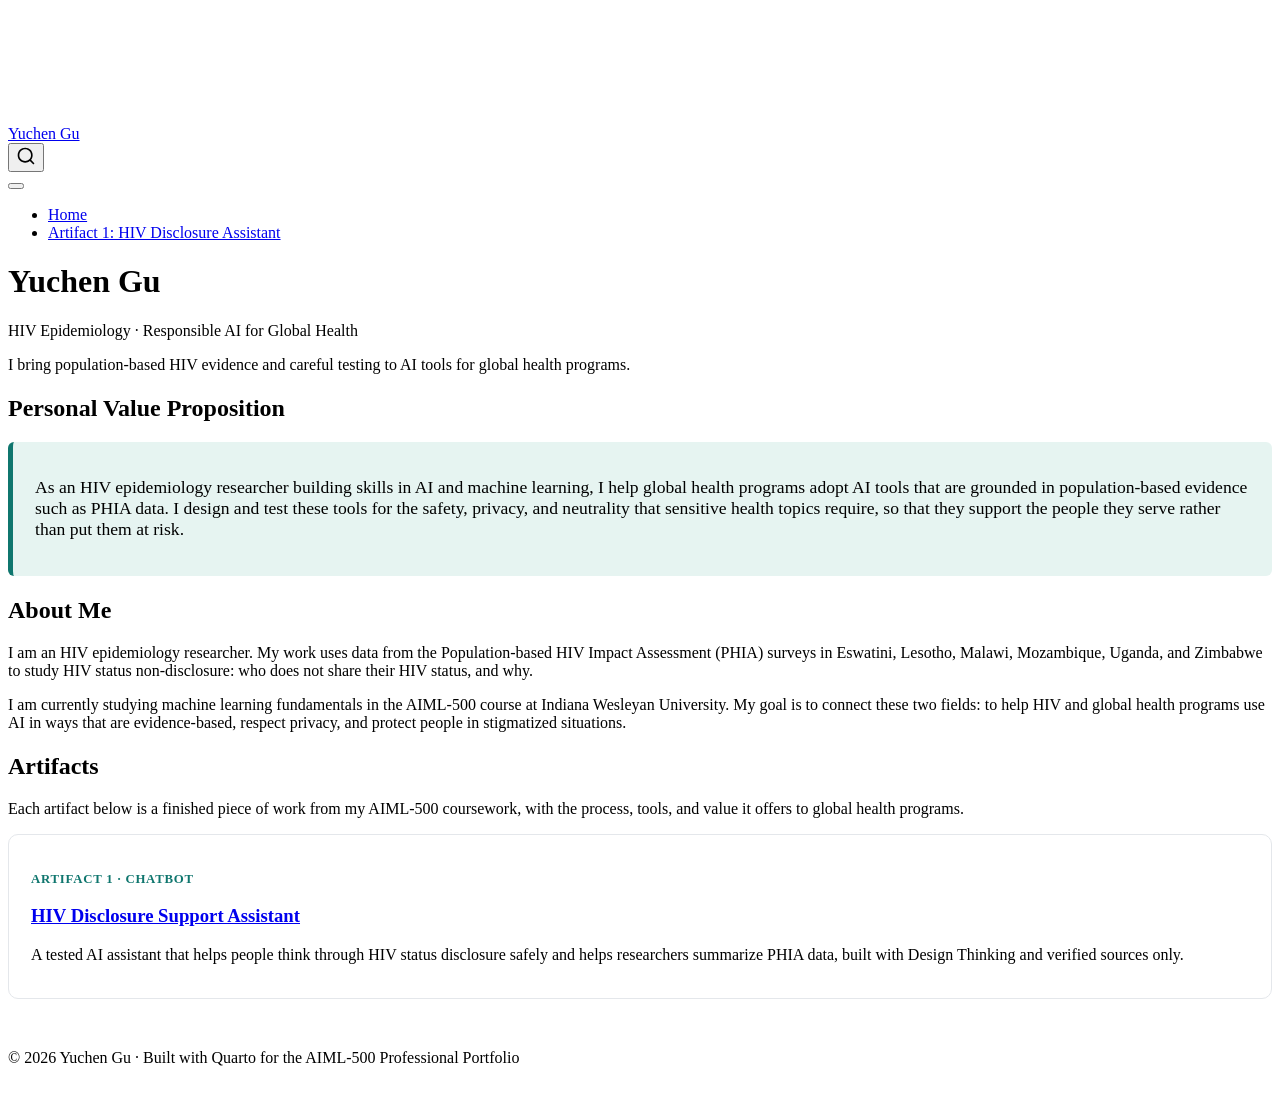
==== docs/index.html @ 8eafff41 "Add files via upload" ====
<!DOCTYPE html>
<html xmlns="http://www.w3.org/1999/xhtml" lang="en" xml:lang="en"><head>

<meta charset="utf-8">
<meta name="generator" content="quarto-1.10.19">

<meta name="viewport" content="width=device-width, initial-scale=1.0, user-scalable=yes">


<title>Yuchen Gu</title>
<style>
/* Default styles provided by pandoc.
** See https://pandoc.org/MANUAL.html#variables-for-html for config info.
*/
span.smallcaps{font-variant: small-caps;}
div.columns{display: flex; gap: 1.5em;}
div.column{flex: auto;}
@media screen {
div.columns{gap: min(4vw, 1.5em);}
div.column{overflow-x: auto;}
}
div.hanging-indent{margin-left: 1.5em; text-indent: -1.5em;}
ul.task-list{list-style: none;}
ul.task-list li input[type="checkbox"] {
  width: 0.8em;
  margin: 0 0.8em 0.2em -1em; /* quarto-specific, see https://github.com/quarto-dev/quarto-cli/issues/4556 */ 
  vertical-align: middle;
}
</style>


<script src="site_libs/quarto-nav/quarto-nav.js"></script>
<script src="site_libs/quarto-nav/headroom.min.js"></script>
<script src="site_libs/clipboard/clipboard.min.js"></script>
<script src="site_libs/quarto-search/autocomplete.umd.js"></script>
<script src="site_libs/quarto-search/fuse.min.js"></script>
<script src="site_libs/quarto-search/quarto-search.js"></script>
<meta name="quarto:offset" content="./">
<script src="site_libs/quarto-html/quarto.js" type="module"></script>
<script src="site_libs/quarto-html/tabsets/tabsets.js" type="module"></script>
<script src="site_libs/quarto-html/popper.min.js"></script>
<script src="site_libs/quarto-html/tippy.umd.min.js"></script>
<script src="site_libs/quarto-html/anchor.min.js"></script>
<link href="site_libs/quarto-html/tippy.css" rel="stylesheet">
<link href="site_libs/quarto-html/quarto-syntax-highlighting-bf27225e3a48a9273f3daa8f8e829971.css" rel="stylesheet" id="quarto-text-highlighting-styles">
<script src="site_libs/bootstrap/bootstrap.min.js"></script>
<link href="site_libs/bootstrap/bootstrap-icons.css" rel="stylesheet">
<link href="site_libs/bootstrap/bootstrap-bb5ce4f09c3d713477d34b1921f208f7.min.css" rel="stylesheet" append-hash="true" id="quarto-bootstrap" data-mode="light">
<script id="quarto-search-options" type="application/json">{
  "location": "navbar",
  "copy-button": false,
  "collapse-after": 3,
  "panel-placement": "end",
  "type": "overlay",
  "limit": 50,
  "keyboard-shortcut": [
    "f",
    "/",
    "s"
  ],
  "show-item-context": false,
  "language": {
    "search-no-results-text": "No results",
    "search-matching-documents-text": "matching documents",
    "search-copy-link-title": "Copy link to search",
    "search-hide-matches-text": "Hide additional matches",
    "search-more-match-text": "more match in this document",
    "search-more-matches-text": "more matches in this document",
    "search-clear-button-title": "Clear",
    "search-text-placeholder": "",
    "search-detached-cancel-button-title": "Cancel",
    "search-submit-button-title": "Submit",
    "search-label": "Search"
  }
}</script>


<link rel="stylesheet" href="styles.css">
</head>

<body class="nav-fixed fullcontent quarto-light">

<div id="quarto-search-results"></div>
  <header id="quarto-header" class="headroom fixed-top">
    <nav class="navbar navbar-expand-lg " data-bs-theme="dark">
      <div class="navbar-container container-fluid">
      <div class="navbar-brand-container mx-auto">
    <a class="navbar-brand" href="./index.html">
    <span class="navbar-title">Yuchen Gu</span>
    </a>
  </div>
            <div id="quarto-search" class="" title="Search"></div>
          <button class="navbar-toggler" type="button" data-bs-toggle="collapse" data-bs-target="#navbarCollapse" aria-controls="navbarCollapse" role="menu" aria-expanded="false" aria-label="Toggle navigation" onclick="if (window.quartoToggleHeadroom) { window.quartoToggleHeadroom(); }">
  <span class="navbar-toggler-icon"></span>
</button>
          <div class="collapse navbar-collapse" id="navbarCollapse">
            <ul class="navbar-nav navbar-nav-scroll me-auto">
  <li class="nav-item">
    <a class="nav-link active" href="./index.html" aria-current="page"> 
<span class="menu-text">Home</span></a>
  </li>  
  <li class="nav-item">
    <a class="nav-link" href="./hiv-disclosure-assistant.html"> 
<span class="menu-text">Artifact 1: HIV Disclosure Assistant</span></a>
  </li>  
</ul>
          </div> <!-- /navcollapse -->
            <div class="quarto-navbar-tools">
</div>
      </div> <!-- /container-fluid -->
    </nav>
</header>
<!-- content -->
<div id="quarto-content" class="quarto-container page-columns page-rows-contents page-layout-article page-navbar">
<!-- sidebar -->
<!-- margin-sidebar -->
    
<!-- main -->
<main class="content" id="quarto-document-content">

<header id="title-block-header" class="quarto-title-block default">
<div class="quarto-title">
<h1 class="title">Yuchen Gu</h1>
<p class="subtitle lead">HIV Epidemiology · Responsible AI for Global Health</p>
</div>



<div class="quarto-title-meta">

    
  
    
  </div>
  


</header>


<p>I bring population-based HIV evidence and careful testing to AI tools for global health programs.</p>
<section id="personal-value-proposition" class="level2">
<h2 class="anchored" data-anchor-id="personal-value-proposition">Personal Value Proposition</h2>
<div class="vp">
<p>As an HIV epidemiology researcher building skills in AI and machine learning, I help global health programs adopt AI tools that are grounded in population-based evidence such as PHIA data. I design and test these tools for the safety, privacy, and neutrality that sensitive health topics require, so that they support the people they serve rather than put them at risk.</p>
</div>
</section>
<section id="about-me" class="level2">
<h2 class="anchored" data-anchor-id="about-me">About Me</h2>
<p>I am an HIV epidemiology researcher. My work uses data from the Population-based HIV Impact Assessment (PHIA) surveys in Eswatini, Lesotho, Malawi, Mozambique, Uganda, and Zimbabwe to study HIV status non-disclosure: who does not share their HIV status, and why.</p>
<p>I am currently studying machine learning fundamentals in the AIML-500 course at Indiana Wesleyan University. My goal is to connect these two fields: to help HIV and global health programs use AI in ways that are evidence-based, respect privacy, and protect people in stigmatized situations.</p>
</section>
<section id="artifacts" class="level2">
<h2 class="anchored" data-anchor-id="artifacts">Artifacts</h2>
<p>Each artifact below is a finished piece of work from my AIML-500 coursework, with the process, tools, and value it offers to global health programs.</p>
<div class="artifact-card">
<p><span class="tag">Artifact 1 · Chatbot</span></p>
<section id="hiv-disclosure-support-assistant" class="level3">
<h3 class="anchored" data-anchor-id="hiv-disclosure-support-assistant"><a href="./hiv-disclosure-assistant.html">HIV Disclosure Support Assistant</a></h3>
<p>A tested AI assistant that helps people think through HIV status disclosure safely and helps researchers summarize PHIA data, built with Design Thinking and verified sources only.</p>
</section>
</div>


</section>

</main> <!-- /main -->
<script id="quarto-html-after-body" type="application/javascript">
  window.document.addEventListener("DOMContentLoaded", function (event) {
    const icon = "";
    const anchorJS = new window.AnchorJS();
    anchorJS.options = {
      placement: 'right',
      icon: icon
    };
    anchorJS.add('.anchored');
    const isCodeAnnotation = (el) => {
      for (const clz of el.classList) {
        if (clz.startsWith('code-annotation-')) {                     
          return true;
        }
      }
      return false;
    }
    const onCopySuccess = function(e) {
      // button target
      const button = e.trigger;
      // don't keep focus
      button.blur();
      // flash "checked"
      button.classList.add('code-copy-button-checked');
      var currentTitle = button.getAttribute("title");
      button.setAttribute("title", "Copied!");
      let tooltip;
      if (window.bootstrap) {
        button.setAttribute("data-bs-toggle", "tooltip");
        button.setAttribute("data-bs-placement", "left");
        button.setAttribute("data-bs-title", "Copied!");
        tooltip = new bootstrap.Tooltip(button, 
          { trigger: "manual", 
            customClass: "code-copy-button-tooltip",
            offset: [0, -8]});
        tooltip.show();    
      }
      setTimeout(function() {
        if (tooltip) {
          tooltip.hide();
          button.removeAttribute("data-bs-title");
          button.removeAttribute("data-bs-toggle");
          button.removeAttribute("data-bs-placement");
        }
        button.setAttribute("title", currentTitle);
        button.classList.remove('code-copy-button-checked');
      }, 1000);
      // clear code selection
      e.clearSelection();
    }
    const getTextToCopy = function(trigger) {
      const outerScaffold = trigger.parentElement.cloneNode(true);
      const codeEl = outerScaffold.querySelector('code');
      for (const childEl of codeEl.children) {
        if (isCodeAnnotation(childEl)) {
          childEl.remove();
        }
      }
      return codeEl.innerText;
    }
    const clipboard = new window.ClipboardJS('.code-copy-button:not([data-in-quarto-modal])', {
      text: getTextToCopy
    });
    clipboard.on('success', onCopySuccess);
    if (window.document.getElementById('quarto-embedded-source-code-modal')) {
      const clipboardModal = new window.ClipboardJS('.code-copy-button[data-in-quarto-modal]', {
        text: getTextToCopy,
        container: window.document.getElementById('quarto-embedded-source-code-modal')
      });
      clipboardModal.on('success', onCopySuccess);
    }
      var localhostRegex = new RegExp(/^(?:http|https):\/\/localhost\:?[0-9]*\//);
      var mailtoRegex = new RegExp(/^mailto:/);
        var filterRegex = new RegExp('/' + window.location.host + '/');
      var isInternal = (href) => {
          return filterRegex.test(href) || localhostRegex.test(href) || mailtoRegex.test(href);
      }
      // Inspect non-navigation links and adorn them if external
     var links = window.document.querySelectorAll('a[href]:not(.nav-link):not(.navbar-brand):not(.toc-action):not(.sidebar-link):not(.sidebar-item-toggle):not(.pagination-link):not(.no-external):not([aria-hidden]):not(.dropdown-item):not(.quarto-navigation-tool):not(.about-link)');
      for (var i=0; i<links.length; i++) {
        const link = links[i];
        if (!isInternal(link.href)) {
          // undo the damage that might have been done by quarto-nav.js in the case of
          // links that we want to consider external
          if (link.dataset.originalHref !== undefined) {
            link.href = link.dataset.originalHref;
          }
        }
      }
    function tippyHover(el, contentFn, onTriggerFn, onUntriggerFn) {
      const config = {
        allowHTML: true,
        maxWidth: 500,
        delay: 100,
        arrow: false,
        appendTo: function(el) {
            return el.parentElement;
        },
        interactive: true,
        interactiveBorder: 10,
        theme: 'quarto',
        placement: 'bottom-start',
      };
      if (contentFn) {
        config.content = contentFn;
      }
      if (onTriggerFn) {
        config.onTrigger = onTriggerFn;
      }
      if (onUntriggerFn) {
        config.onUntrigger = onUntriggerFn;
      }
      window.tippy(el, config); 
    }
    const noterefs = window.document.querySelectorAll('a[role="doc-noteref"]');
    for (var i=0; i<noterefs.length; i++) {
      const ref = noterefs[i];
      tippyHover(ref, function() {
        // use id or data attribute instead here
        let href = ref.getAttribute('data-footnote-href') || ref.getAttribute('href');
        try { href = new URL(href).hash; } catch {}
        const id = href.replace(/^#\/?/, "");
        const note = window.document.getElementById(id);
        if (note) {
          return note.innerHTML;
        } else {
          return "";
        }
      });
    }
    const xrefs = window.document.querySelectorAll('a.quarto-xref');
    const processXRef = (id, note) => {
      // Strip column container classes
      const stripColumnClz = (el) => {
        el.classList.remove("page-full", "page-columns");
        if (el.children) {
          for (const child of el.children) {
            stripColumnClz(child);
          }
        }
      }
      stripColumnClz(note)
      if (id === null || id.startsWith('sec-')) {
        // Special case sections, only their first couple elements
        const container = document.createElement("div");
        if (note.children && note.children.length > 2) {
          container.appendChild(note.children[0].cloneNode(true));
          for (let i = 1; i < note.children.length; i++) {
            const child = note.children[i];
            if (child.tagName === "P" && child.innerText === "") {
              continue;
            } else {
              container.appendChild(child.cloneNode(true));
              break;
            }
          }
          if (window.Quarto?.typesetMath) {
            window.Quarto.typesetMath(container);
          }
          return container.innerHTML
        } else {
          if (window.Quarto?.typesetMath) {
            window.Quarto.typesetMath(note);
          }
          return note.innerHTML;
        }
      } else {
        // Remove any anchor links if they are present
        const anchorLink = note.querySelector('a.anchorjs-link');
        if (anchorLink) {
          anchorLink.remove();
        }
        if (window.Quarto?.typesetMath) {
          window.Quarto.typesetMath(note);
        }
        if (note.classList.contains("callout")) {
          return note.outerHTML;
        } else {
          return note.innerHTML;
        }
      }
    }
    for (var i=0; i<xrefs.length; i++) {
      const xref = xrefs[i];
      tippyHover(xref, undefined, function(instance) {
        instance.disable();
        let url = xref.getAttribute('href');
        let hash = undefined; 
        if (url.startsWith('#')) {
          hash = url;
        } else {
          try { hash = new URL(url).hash; } catch {}
        }
        if (hash) {
          const id = hash.replace(/^#\/?/, "");
          const note = window.document.getElementById(id);
          if (note !== null) {
            try {
              const html = processXRef(id, note.cloneNode(true));
              instance.setContent(html);
            } finally {
              instance.enable();
              instance.show();
            }
          } else {
            // See if we can fetch this
            fetch(url.split('#')[0])
            .then(res => res.text())
            .then(html => {
              const parser = new DOMParser();
              const htmlDoc = parser.parseFromString(html, "text/html");
              const note = htmlDoc.getElementById(id);
              if (note !== null) {
                const html = processXRef(id, note);
                instance.setContent(html);
              } 
            }).finally(() => {
              instance.enable();
              instance.show();
            });
          }
        } else {
          // See if we can fetch a full url (with no hash to target)
          // This is a special case and we should probably do some content thinning / targeting
          fetch(url)
          .then(res => res.text())
          .then(html => {
            const parser = new DOMParser();
            const htmlDoc = parser.parseFromString(html, "text/html");
            const note = htmlDoc.querySelector('main.content');
            if (note !== null) {
              // This should only happen for chapter cross references
              // (since there is no id in the URL)
              // remove the first header
              if (note.children.length > 0 && note.children[0].tagName === "HEADER") {
                note.children[0].remove();
              }
              const html = processXRef(null, note);
              instance.setContent(html);
            } 
          }).finally(() => {
            instance.enable();
            instance.show();
          });
        }
      }, function(instance) {
      });
    }
        let selectedAnnoteEl;
        const selectorForAnnotation = ( cell, annotation) => {
          let cellAttr = 'data-code-cell="' + cell + '"';
          let lineAttr = 'data-code-annotation="' +  annotation + '"';
          const selector = 'span[' + cellAttr + '][' + lineAttr + ']';
          return selector;
        }
        const selectCodeLines = (annoteEl) => {
          const doc = window.document;
          const targetCell = annoteEl.getAttribute("data-target-cell");
          const targetAnnotation = annoteEl.getAttribute("data-target-annotation");
          const annoteSpan = window.document.querySelector(selectorForAnnotation(targetCell, targetAnnotation));
          const lines = annoteSpan.getAttribute("data-code-lines").split(",");
          const lineIds = lines.map((line) => {
            return targetCell + "-" + line;
          })
          let top = null;
          let height = null;
          let parent = null;
          if (lineIds.length > 0) {
              //compute the position of the single el (top and bottom and make a div)
              const el = window.document.getElementById(lineIds[0]);
              top = el.offsetTop;
              height = el.offsetHeight;
              parent = el.parentElement.parentElement;
            if (lineIds.length > 1) {
              const lastEl = window.document.getElementById(lineIds[lineIds.length - 1]);
              const bottom = lastEl.offsetTop + lastEl.offsetHeight;
              height = bottom - top;
            }
            if (top !== null && height !== null && parent !== null) {
              // cook up a div (if necessary) and position it 
              let div = window.document.getElementById("code-annotation-line-highlight");
              if (div === null) {
                div = window.document.createElement("div");
                div.setAttribute("id", "code-annotation-line-highlight");
                div.style.position = 'absolute';
                parent.appendChild(div);
              }
              div.style.top = top - 2 + "px";
              div.style.height = height + 4 + "px";
              div.style.left = 0;
              let gutterDiv = window.document.getElementById("code-annotation-line-highlight-gutter");
              if (gutterDiv === null) {
                gutterDiv = window.document.createElement("div");
                gutterDiv.setAttribute("id", "code-annotation-line-highlight-gutter");
                gutterDiv.style.position = 'absolute';
                const codeCell = window.document.getElementById(targetCell);
                const gutter = codeCell.querySelector('.code-annotation-gutter');
                gutter.appendChild(gutterDiv);
              }
              gutterDiv.style.top = top - 2 + "px";
              gutterDiv.style.height = height + 4 + "px";
            }
            selectedAnnoteEl = annoteEl;
          }
        };
        const unselectCodeLines = () => {
          const elementsIds = ["code-annotation-line-highlight", "code-annotation-line-highlight-gutter"];
          elementsIds.forEach((elId) => {
            const div = window.document.getElementById(elId);
            if (div) {
              div.remove();
            }
          });
          selectedAnnoteEl = undefined;
        };
          // Handle positioning of the toggle
      window.addEventListener(
        "resize",
        throttle(() => {
          elRect = undefined;
          if (selectedAnnoteEl) {
            selectCodeLines(selectedAnnoteEl);
          }
        }, 10)
      );
      function throttle(fn, ms) {
      let throttle = false;
      let timer;
        return (...args) => {
          if(!throttle) { // first call gets through
              fn.apply(this, args);
              throttle = true;
          } else { // all the others get throttled
              if(timer) clearTimeout(timer); // cancel #2
              timer = setTimeout(() => {
                fn.apply(this, args);
                timer = throttle = false;
              }, ms);
          }
        };
      }
        // Attach click handler to the DT
        const annoteDls = window.document.querySelectorAll('dt[data-target-cell]');
        for (const annoteDlNode of annoteDls) {
          annoteDlNode.addEventListener('click', (event) => {
            const clickedEl = event.target;
            if (clickedEl !== selectedAnnoteEl) {
              unselectCodeLines();
              const activeEl = window.document.querySelector('dt[data-target-cell].code-annotation-active');
              if (activeEl) {
                activeEl.classList.remove('code-annotation-active');
              }
              selectCodeLines(clickedEl);
              clickedEl.classList.add('code-annotation-active');
            } else {
              // Unselect the line
              unselectCodeLines();
              clickedEl.classList.remove('code-annotation-active');
            }
          });
        }
    const findCites = (el) => {
      const parentEl = el.parentElement;
      if (parentEl) {
        const cites = parentEl.dataset.cites;
        if (cites) {
          return {
            el,
            cites: cites.split(' ')
          };
        } else {
          return findCites(el.parentElement)
        }
      } else {
        return undefined;
      }
    };
    var bibliorefs = window.document.querySelectorAll('a[role="doc-biblioref"]');
    for (var i=0; i<bibliorefs.length; i++) {
      const ref = bibliorefs[i];
      const citeInfo = findCites(ref);
      if (citeInfo) {
        tippyHover(citeInfo.el, function() {
          var popup = window.document.createElement('div');
          citeInfo.cites.forEach(function(cite) {
            var citeDiv = window.document.createElement('div');
            citeDiv.classList.add('hanging-indent');
            citeDiv.classList.add('csl-entry');
            var biblioDiv = window.document.getElementById('ref-' + cite);
            if (biblioDiv) {
              citeDiv.innerHTML = biblioDiv.innerHTML;
            }
            popup.appendChild(citeDiv);
          });
          return popup.innerHTML;
        });
      }
    }
  });
  </script>
</div> <!-- /content -->
<footer class="footer">
  <div class="nav-footer">
    <div class="nav-footer-left">
      &nbsp;
    </div>   
    <div class="nav-footer-center">
<p>© 2026 Yuchen Gu · Built with Quarto for the AIML-500 Professional Portfolio</p>
</div>
    <div class="nav-footer-right">
      &nbsp;
    </div>
  </div>
</footer>




</body></html>
---- docs/site_libs/quarto-html/tippy.css ----
.tippy-box[data-animation=fade][data-state=hidden]{opacity:0}[data-tippy-root]{max-width:calc(100vw - 10px)}.tippy-box{position:relative;background-color:#333;color:#fff;border-radius:4px;font-size:14px;line-height:1.4;white-space:normal;outline:0;transition-property:transform,visibility,opacity}.tippy-box[data-placement^=top]>.tippy-arrow{bottom:0}.tippy-box[data-placement^=top]>.tippy-arrow:before{bottom:-7px;left:0;border-width:8px 8px 0;border-top-color:initial;transform-origin:center top}.tippy-box[data-placement^=bottom]>.tippy-arrow{top:0}.tippy-box[data-placement^=bottom]>.tippy-arrow:before{top:-7px;left:0;border-width:0 8px 8px;border-bottom-color:initial;transform-origin:center bottom}.tippy-box[data-placement^=left]>.tippy-arrow{right:0}.tippy-box[data-placement^=left]>.tippy-arrow:before{border-width:8px 0 8px 8px;border-left-color:initial;right:-7px;transform-origin:center left}.tippy-box[data-placement^=right]>.tippy-arrow{left:0}.tippy-box[data-placement^=right]>.tippy-arrow:before{left:-7px;border-width:8px 8px 8px 0;border-right-color:initial;transform-origin:center right}.tippy-box[data-inertia][data-state=visible]{transition-timing-function:cubic-bezier(.54,1.5,.38,1.11)}.tippy-arrow{width:16px;height:16px;color:#333}.tippy-arrow:before{content:"";position:absolute;border-color:transparent;border-style:solid}.tippy-content{position:relative;padding:5px 9px;z-index:1}
---- docs/styles.css ----
.vp { background:#e6f4f1; border-left:5px solid #0f766e; padding:18px 22px; border-radius:6px; font-size:1.1rem; margin:1rem 0; }
.embed { border:1px solid #e4e7eb; border-radius:10px; overflow:hidden; background:#f5f7fa; }
.embed iframe { width:100%; height:620px; border:0; display:block; }
.stats { display:grid; grid-template-columns:repeat(3,1fr); gap:14px; margin:1rem 0; }
.stat { background:#f5f7fa; border-radius:8px; padding:14px; }
.stat b { display:block; font-size:1.8rem; color:#0f766e; line-height:1.1; }
.stat span { font-size:.9rem; color:#52606d; }
.artifact-card { border:1px solid #e4e7eb; border-radius:10px; padding:18px 22px; margin:1rem 0; }
.artifact-card .tag { font-size:.8rem; color:#0f766e; font-weight:700; text-transform:uppercase; letter-spacing:.06em; }
.pass { color:#0f766e; font-weight:700; }
@media (max-width:680px){ .stats{grid-template-columns:1fr;} .embed iframe{height:520px;} }
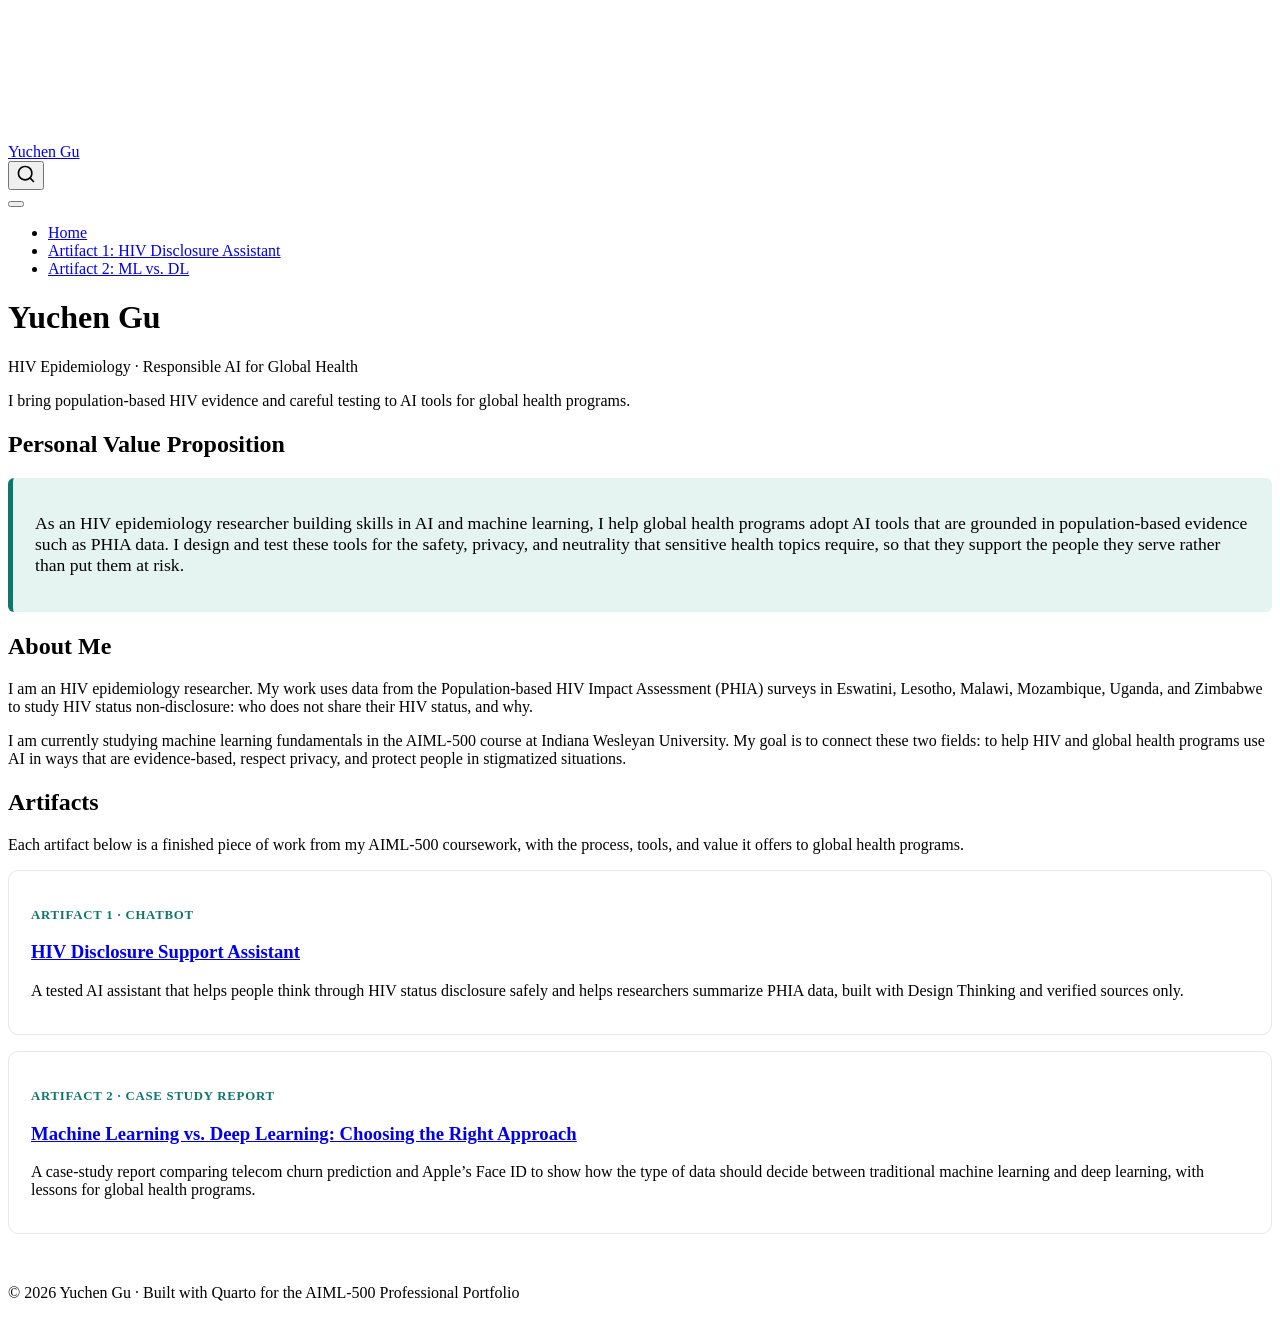
==== commit c2764590: "Add files via upload" ====
--- a/docs/index.html
+++ b/docs/index.html
@@ -103,6 +103,10 @@
     <a class="nav-link" href="./hiv-disclosure-assistant.html"> 
 <span class="menu-text">Artifact 1: HIV Disclosure Assistant</span></a>
   </li>  
+  <li class="nav-item">
+    <a class="nav-link" href="./ml-vs-dl.html"> 
+<span class="menu-text">Artifact 2: ML vs.&nbsp;DL</span></a>
+  </li>  
 </ul>
           </div> <!-- /navcollapse -->
             <div class="quarto-navbar-tools">
@@ -158,6 +162,13 @@
 <section id="hiv-disclosure-support-assistant" class="level3">
 <h3 class="anchored" data-anchor-id="hiv-disclosure-support-assistant"><a href="./hiv-disclosure-assistant.html">HIV Disclosure Support Assistant</a></h3>
 <p>A tested AI assistant that helps people think through HIV status disclosure safely and helps researchers summarize PHIA data, built with Design Thinking and verified sources only.</p>
+</section>
+</div>
+<div class="artifact-card">
+<p><span class="tag">Artifact 2 · Case Study Report</span></p>
+<section id="machine-learning-vs.-deep-learning-choosing-the-right-approach" class="level3">
+<h3 class="anchored" data-anchor-id="machine-learning-vs.-deep-learning-choosing-the-right-approach"><a href="./ml-vs-dl.html">Machine Learning vs.&nbsp;Deep Learning: Choosing the Right Approach</a></h3>
+<p>A case-study report comparing telecom churn prediction and Apple’s Face ID to show how the type of data should decide between traditional machine learning and deep learning, with lessons for global health programs.</p>
 </section>
 </div>
 
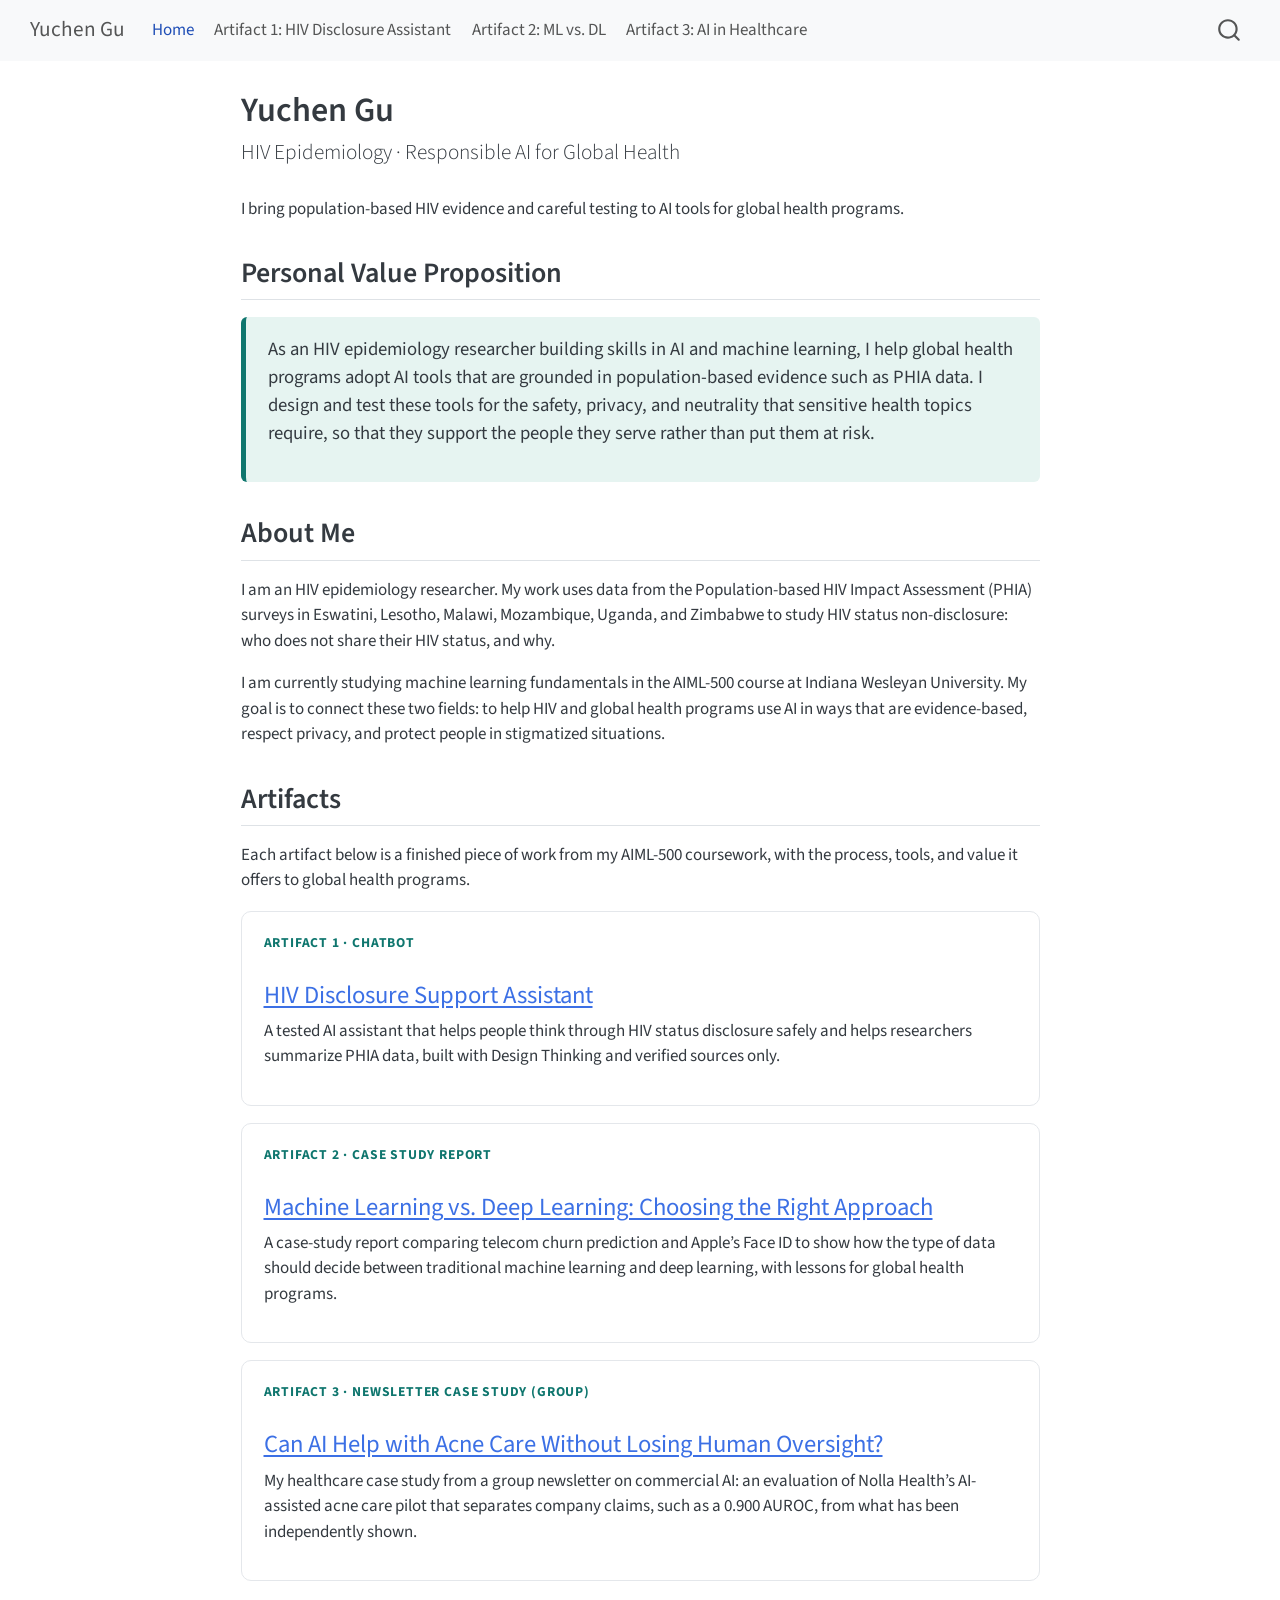
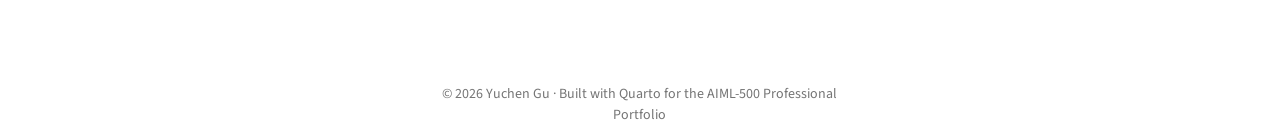
==== commit 8e4172fe: "Add Artifact 3: AI in Healthcare (Nolla Health case study) Co-Authored-By: Claude Opus 5.5 <noreply@" ====
--- a/docs/index.html
+++ b/docs/index.html
@@ -2,7 +2,7 @@
 <html xmlns="http://www.w3.org/1999/xhtml" lang="en" xml:lang="en"><head>
 
 <meta charset="utf-8">
-<meta name="generator" content="quarto-1.10.19">
+<meta name="generator" content="quarto-1.11.9">
 
 <meta name="viewport" content="width=device-width, initial-scale=1.0, user-scalable=yes">
 
@@ -38,14 +38,15 @@
 <meta name="quarto:offset" content="./">
 <script src="site_libs/quarto-html/quarto.js" type="module"></script>
 <script src="site_libs/quarto-html/tabsets/tabsets.js" type="module"></script>
+<script src="site_libs/quarto-html/scrollable-regions/scrollable-regions.js" type="module"></script>
 <script src="site_libs/quarto-html/popper.min.js"></script>
 <script src="site_libs/quarto-html/tippy.umd.min.js"></script>
 <script src="site_libs/quarto-html/anchor.min.js"></script>
 <link href="site_libs/quarto-html/tippy.css" rel="stylesheet">
-<link href="site_libs/quarto-html/quarto-syntax-highlighting-bf27225e3a48a9273f3daa8f8e829971.css" rel="stylesheet" id="quarto-text-highlighting-styles">
+<link href="site_libs/quarto-html/quarto-syntax-highlighting-63b5708e65d6cd79cd7618c58d0c21e7.css" rel="stylesheet" id="quarto-text-highlighting-styles">
 <script src="site_libs/bootstrap/bootstrap.min.js"></script>
 <link href="site_libs/bootstrap/bootstrap-icons.css" rel="stylesheet">
-<link href="site_libs/bootstrap/bootstrap-bb5ce4f09c3d713477d34b1921f208f7.min.css" rel="stylesheet" append-hash="true" id="quarto-bootstrap" data-mode="light">
+<link href="site_libs/bootstrap/bootstrap-2f26042ee04390a409193c36bb3e8631.min.css" rel="stylesheet" append-hash="true" id="quarto-bootstrap" data-mode="light">
 <script id="quarto-search-options" type="application/json">{
   "location": "navbar",
   "copy-button": false,
@@ -78,19 +79,18 @@
 <link rel="stylesheet" href="styles.css">
 </head>
 
-<body class="nav-fixed fullcontent quarto-light">
+<body class="nav-fixed fullcontent quarto-light"><a id="quarto-skip-link" class="visually-hidden-focusable" href="#quarto-document-content">Skip to main content</a>
 
 <div id="quarto-search-results"></div>
   <header id="quarto-header" class="headroom fixed-top">
-    <nav class="navbar navbar-expand-lg " data-bs-theme="dark">
+    <nav class="navbar navbar-expand-lg " data-bs-theme="dark" aria-label="Site">
       <div class="navbar-container container-fluid">
       <div class="navbar-brand-container mx-auto">
     <a class="navbar-brand" href="./index.html">
     <span class="navbar-title">Yuchen Gu</span>
     </a>
   </div>
-            <div id="quarto-search" class="" title="Search"></div>
-          <button class="navbar-toggler" type="button" data-bs-toggle="collapse" data-bs-target="#navbarCollapse" aria-controls="navbarCollapse" role="menu" aria-expanded="false" aria-label="Toggle navigation" onclick="if (window.quartoToggleHeadroom) { window.quartoToggleHeadroom(); }">
+          <button class="navbar-toggler" type="button" data-bs-toggle="collapse" data-bs-target="#navbarCollapse" aria-controls="navbarCollapse" aria-expanded="false" aria-label="Toggle navigation" onclick="if (window.quartoToggleHeadroom) { window.quartoToggleHeadroom(); }">
   <span class="navbar-toggler-icon"></span>
 </button>
           <div class="collapse navbar-collapse" id="navbarCollapse">
@@ -107,10 +107,15 @@
     <a class="nav-link" href="./ml-vs-dl.html"> 
 <span class="menu-text">Artifact 2: ML vs.&nbsp;DL</span></a>
   </li>  
+  <li class="nav-item">
+    <a class="nav-link" href="./nolla-health-ai.html"> 
+<span class="menu-text">Artifact 3: AI in Healthcare</span></a>
+  </li>  
 </ul>
           </div> <!-- /navcollapse -->
             <div class="quarto-navbar-tools">
 </div>
+            <div id="quarto-search" class="" title="Search"></div>
       </div> <!-- /container-fluid -->
     </nav>
 </header>
@@ -120,7 +125,7 @@
 <!-- margin-sidebar -->
     
 <!-- main -->
-<main class="content" id="quarto-document-content">
+<main class="content" id="quarto-document-content" tabindex="-1">
 
 <header id="title-block-header" class="quarto-title-block default">
 <div class="quarto-title">
@@ -171,6 +176,13 @@
 <p>A case-study report comparing telecom churn prediction and Apple’s Face ID to show how the type of data should decide between traditional machine learning and deep learning, with lessons for global health programs.</p>
 </section>
 </div>
+<div class="artifact-card">
+<p><span class="tag">Artifact 3 · Newsletter Case Study (Group)</span></p>
+<section id="can-ai-help-with-acne-care-without-losing-human-oversight" class="level3">
+<h3 class="anchored" data-anchor-id="can-ai-help-with-acne-care-without-losing-human-oversight"><a href="./nolla-health-ai.html">Can AI Help with Acne Care Without Losing Human Oversight?</a></h3>
+<p>My healthcare case study from a group newsletter on commercial AI: an evaluation of Nolla Health’s AI-assisted acne care pilot that separates company claims, such as a 0.900 AUROC, from what has been independently shown.</p>
+</section>
+</div>
 
 
 </section>
@@ -254,7 +266,8 @@
           return filterRegex.test(href) || localhostRegex.test(href) || mailtoRegex.test(href);
       }
       // Inspect non-navigation links and adorn them if external
-     var links = window.document.querySelectorAll('a[href]:not(.nav-link):not(.navbar-brand):not(.toc-action):not(.sidebar-link):not(.sidebar-item-toggle):not(.pagination-link):not(.no-external):not([aria-hidden]):not(.dropdown-item):not(.quarto-navigation-tool):not(.about-link)');
+      window.quartoDecorateExternalLinks = function (root) {
+     var links = (root || window.document).querySelectorAll('a[href]:not(.nav-link):not(.navbar-brand):not(.toc-action):not(.sidebar-link):not(.sidebar-item-toggle):not(.pagination-link):not(.no-external):not([aria-hidden]):not(.dropdown-item):not(.quarto-navigation-tool):not(.about-link)');
       for (var i=0; i<links.length; i++) {
         const link = links[i];
         if (!isInternal(link.href)) {
@@ -263,8 +276,69 @@
           if (link.dataset.originalHref !== undefined) {
             link.href = link.dataset.originalHref;
           }
-        }
-      }
+          if (!link.classList.contains('no-external-icon')) {
+          }
+        }
+      }
+      };
+      window.quartoDecorateExternalLinks(window.document);
+    // Esc closes the popup (WCAG 1.4.13) and focus leaving both trigger and
+    // popup closes it (WCAG 2.4.11); tippy handles neither for interactive popups.
+    const hideOnEscAndFocusOut = {
+      name: 'hideOnEscAndFocusOut',
+      defaultValue: true,
+      fn(instance) {
+        const dismiss = () => {
+          // A show scheduled by the trigger delay would otherwise reopen it
+          instance.clearDelayTimeouts();
+          instance.hide();
+        };
+        const onKeyDown = (event) => {
+          if (event.key !== 'Escape') {
+            return;
+          }
+          // Keep Esc from also reaching page handlers (e.g. reveal.js overview),
+          // except an open reveal.js slide menu, which Esc should close too.
+          // The menu handles keys only when its keyboard option is on.
+          const menuHandlesEsc = window.Reveal?.getPlugin?.('menu')?.isOpen() &&
+            window.Reveal.getConfig().menu?.keyboard !== false;
+          if (!menuHandlesEsc) {
+            event.stopPropagation();
+          }
+          if (instance.popper.contains(window.document.activeElement)) {
+            // Disabled while refocusing so the focus trigger does not reopen it
+            instance.disable();
+            instance.reference.focus();
+            instance.enable();
+          }
+          dismiss();
+        };
+        const onFocusOut = (event) => {
+          const target = event.relatedTarget;
+          if (target && !instance.reference.contains(target) &&
+              !instance.popper.contains(target)) {
+            dismiss();
+          }
+        };
+        // On the trigger too: a click trigger (code-annotations: select) has no
+        // blur handling. Attached for the instance's lifetime so leaving the
+        // trigger also cancels a show still pending on the trigger delay.
+        instance.reference.addEventListener('focusout', onFocusOut);
+        return {
+          onShow() {
+            window.document.addEventListener('keydown', onKeyDown, true);
+            instance.popper.addEventListener('focusout', onFocusOut);
+          },
+          onHide() {
+            window.document.removeEventListener('keydown', onKeyDown, true);
+            instance.popper.removeEventListener('focusout', onFocusOut);
+          },
+          onDestroy() {
+            instance.reference.removeEventListener('focusout', onFocusOut);
+          },
+        };
+      },
+    };
     function tippyHover(el, contentFn, onTriggerFn, onUntriggerFn) {
       const config = {
         allowHTML: true,
@@ -278,6 +352,7 @@
         interactiveBorder: 10,
         theme: 'quarto',
         placement: 'bottom-start',
+        plugins: [hideOnEscAndFocusOut],
       };
       if (contentFn) {
         config.content = contentFn;
@@ -440,44 +515,54 @@
           const lineIds = lines.map((line) => {
             return targetCell + "-" + line;
           })
-          let top = null;
-          let height = null;
-          let parent = null;
+          // Each band is positioned against its own containing block, which is
+          // not the offsetParent of the lines, so place it from client rects.
+          const placeBand = (band, firstEl, lastEl, codeBlock) => {
+            const container = band.offsetParent;
+            if (container === null) {
+              return;
+            }
+            const containerRect = container.getBoundingClientRect();
+            // Reveal.js scales slides with a transform, so convert client
+            // pixels back to the CSS pixels of the container.
+            const scale = containerRect.height / container.offsetHeight || 1;
+            const firstRect = firstEl.getBoundingClientRect();
+            const lastRect = lastEl.getBoundingClientRect();
+            const top = (firstRect.top - containerRect.top) / scale - container.clientTop + container.scrollTop;
+            const height = (lastRect.bottom - firstRect.top) / scale;
+            band.style.top = top - 2 + "px";
+            band.style.height = height + 4 + "px";
+            if (codeBlock) {
+              // Without the copy button wrapper, the containing block is wider
+              // than the code block, so span the code block explicitly.
+              const blockRect = codeBlock.getBoundingClientRect();
+              band.style.left = (blockRect.left - containerRect.left) / scale - container.clientLeft + container.scrollLeft + "px";
+              band.style.width = blockRect.width / scale + "px";
+            }
+          };
           if (lineIds.length > 0) {
-              //compute the position of the single el (top and bottom and make a div)
-              const el = window.document.getElementById(lineIds[0]);
-              top = el.offsetTop;
-              height = el.offsetHeight;
-              parent = el.parentElement.parentElement;
-            if (lineIds.length > 1) {
-              const lastEl = window.document.getElementById(lineIds[lineIds.length - 1]);
-              const bottom = lastEl.offsetTop + lastEl.offsetHeight;
-              height = bottom - top;
-            }
-            if (top !== null && height !== null && parent !== null) {
-              // cook up a div (if necessary) and position it 
-              let div = window.document.getElementById("code-annotation-line-highlight");
-              if (div === null) {
-                div = window.document.createElement("div");
-                div.setAttribute("id", "code-annotation-line-highlight");
-                div.style.position = 'absolute';
-                parent.appendChild(div);
-              }
-              div.style.top = top - 2 + "px";
-              div.style.height = height + 4 + "px";
-              div.style.left = 0;
-              let gutterDiv = window.document.getElementById("code-annotation-line-highlight-gutter");
-              if (gutterDiv === null) {
-                gutterDiv = window.document.createElement("div");
-                gutterDiv.setAttribute("id", "code-annotation-line-highlight-gutter");
-                gutterDiv.style.position = 'absolute';
-                const codeCell = window.document.getElementById(targetCell);
-                const gutter = codeCell.querySelector('.code-annotation-gutter');
-                gutter.appendChild(gutterDiv);
-              }
-              gutterDiv.style.top = top - 2 + "px";
-              gutterDiv.style.height = height + 4 + "px";
-            }
+            const el = window.document.getElementById(lineIds[0]);
+            const lastEl = window.document.getElementById(lineIds[lineIds.length - 1]);
+            const parent = el.parentElement.parentElement;
+            // cook up a div (if necessary) and position it
+            let div = window.document.getElementById("code-annotation-line-highlight");
+            if (div === null) {
+              div = window.document.createElement("div");
+              div.setAttribute("id", "code-annotation-line-highlight");
+              div.style.position = 'absolute';
+              parent.appendChild(div);
+            }
+            placeBand(div, el, lastEl, parent.closest("div.sourceCode") || parent);
+            let gutterDiv = window.document.getElementById("code-annotation-line-highlight-gutter");
+            if (gutterDiv === null) {
+              gutterDiv = window.document.createElement("div");
+              gutterDiv.setAttribute("id", "code-annotation-line-highlight-gutter");
+              gutterDiv.style.position = 'absolute';
+              const codeCell = window.document.getElementById(targetCell);
+              const gutter = codeCell.querySelector('.code-annotation-gutter');
+              gutter.appendChild(gutterDiv);
+            }
+            placeBand(gutterDiv, el, lastEl);
             selectedAnnoteEl = annoteEl;
           }
         };
@@ -576,6 +661,9 @@
     }
   });
   </script>
+  <script type="application/javascript">
+  window.quartoScrollableRegionsLabels = {"code":"Scrollable code","output":"Scrollable output"};
+  </script>
 </div> <!-- /content -->
 <footer class="footer">
   <div class="nav-footer">
--- a/docs/site_libs/quarto-html/quarto-syntax-highlighting-63b5708e65d6cd79cd7618c58d0c21e7.css
+++ b/docs/site_libs/quarto-html/quarto-syntax-highlighting-63b5708e65d6cd79cd7618c58d0c21e7.css
@@ -0,0 +1,236 @@
+/* quarto syntax highlight colors */
+:root {
+  --quarto-hl-ot-color: #003B4F;
+  --quarto-hl-at-color: #657422;
+  --quarto-hl-ss-color: #20794D;
+  --quarto-hl-an-color: #5E5E5E;
+  --quarto-hl-fu-color: #4758AB;
+  --quarto-hl-st-color: #20794D;
+  --quarto-hl-cf-color: #003B4F;
+  --quarto-hl-op-color: #5E5E5E;
+  --quarto-hl-er-color: #AD0000;
+  --quarto-hl-bn-color: #AD0000;
+  --quarto-hl-al-color: #AD0000;
+  --quarto-hl-va-color: #111111;
+  --quarto-hl-bu-color: inherit;
+  --quarto-hl-ex-color: inherit;
+  --quarto-hl-pp-color: #AD0000;
+  --quarto-hl-in-color: #5E5E5E;
+  --quarto-hl-vs-color: #20794D;
+  --quarto-hl-wa-color: #5E5E5E;
+  --quarto-hl-do-color: #5E5E5E;
+  --quarto-hl-im-color: #00769E;
+  --quarto-hl-ch-color: #20794D;
+  --quarto-hl-dt-color: #AD0000;
+  --quarto-hl-fl-color: #AD0000;
+  --quarto-hl-co-color: #5E5E5E;
+  --quarto-hl-cv-color: #5E5E5E;
+  --quarto-hl-cn-color: #8f5902;
+  --quarto-hl-sc-color: #5E5E5E;
+  --quarto-hl-dv-color: #AD0000;
+  --quarto-hl-kw-color: #003B4F;
+}
+
+/* other quarto variables */
+:root {
+  --quarto-font-monospace: SFMono-Regular, Menlo, Monaco, Consolas, "Liberation Mono", "Courier New", monospace;
+}
+
+/* syntax highlight based on Pandoc's rules */
+pre > code.sourceCode > span {
+  color: #003B4F;
+}
+
+code.sourceCode > span {
+  color: #003B4F;
+}
+
+div.sourceCode,
+div.sourceCode pre.sourceCode {
+  color: #003B4F;
+}
+
+/* Normal */
+code span {
+  color: #003B4F;
+}
+
+/* Alert */
+code span.al {
+  color: #AD0000;
+  font-style: inherit;
+}
+
+/* Annotation */
+code span.an {
+  color: #5E5E5E;
+  font-style: inherit;
+}
+
+/* Attribute */
+code span.at {
+  color: #657422;
+  font-style: inherit;
+}
+
+/* BaseN */
+code span.bn {
+  color: #AD0000;
+  font-style: inherit;
+}
+
+/* BuiltIn */
+code span.bu {
+  font-style: inherit;
+}
+
+/* ControlFlow */
+code span.cf {
+  color: #003B4F;
+  font-weight: bold;
+  font-style: inherit;
+}
+
+/* Char */
+code span.ch {
+  color: #20794D;
+  font-style: inherit;
+}
+
+/* Constant */
+code span.cn {
+  color: #8f5902;
+  font-style: inherit;
+}
+
+/* Comment */
+code span.co {
+  color: #5E5E5E;
+  font-style: inherit;
+}
+
+/* CommentVar */
+code span.cv {
+  color: #5E5E5E;
+  font-style: italic;
+}
+
+/* Documentation */
+code span.do {
+  color: #5E5E5E;
+  font-style: italic;
+}
+
+/* DataType */
+code span.dt {
+  color: #AD0000;
+  font-style: inherit;
+}
+
+/* DecVal */
+code span.dv {
+  color: #AD0000;
+  font-style: inherit;
+}
+
+/* Error */
+code span.er {
+  color: #AD0000;
+  font-style: inherit;
+}
+
+/* Extension */
+code span.ex {
+  font-style: inherit;
+}
+
+/* Float */
+code span.fl {
+  color: #AD0000;
+  font-style: inherit;
+}
+
+/* Function */
+code span.fu {
+  color: #4758AB;
+  font-style: inherit;
+}
+
+/* Import */
+code span.im {
+  color: #00769E;
+  font-style: inherit;
+}
+
+/* Information */
+code span.in {
+  color: #5E5E5E;
+  font-style: inherit;
+}
+
+/* Keyword */
+code span.kw {
+  color: #003B4F;
+  font-weight: bold;
+  font-style: inherit;
+}
+
+/* Operator */
+code span.op {
+  color: #5E5E5E;
+  font-style: inherit;
+}
+
+/* Other */
+code span.ot {
+  color: #003B4F;
+  font-style: inherit;
+}
+
+/* Preprocessor */
+code span.pp {
+  color: #AD0000;
+  font-style: inherit;
+}
+
+/* SpecialChar */
+code span.sc {
+  color: #5E5E5E;
+  font-style: inherit;
+}
+
+/* SpecialString */
+code span.ss {
+  color: #20794D;
+  font-style: inherit;
+}
+
+/* String */
+code span.st {
+  color: #20794D;
+  font-style: inherit;
+}
+
+/* Variable */
+code span.va {
+  color: #111111;
+  font-style: inherit;
+}
+
+/* VerbatimString */
+code span.vs {
+  color: #20794D;
+  font-style: inherit;
+}
+
+/* Warning */
+code span.wa {
+  color: #5E5E5E;
+  font-style: italic;
+}
+
+.prevent-inlining {
+  content: "</";
+}
+
+/*# sourceMappingURL=054cc16b9e9817627be6994582d2ffb5.css.map */
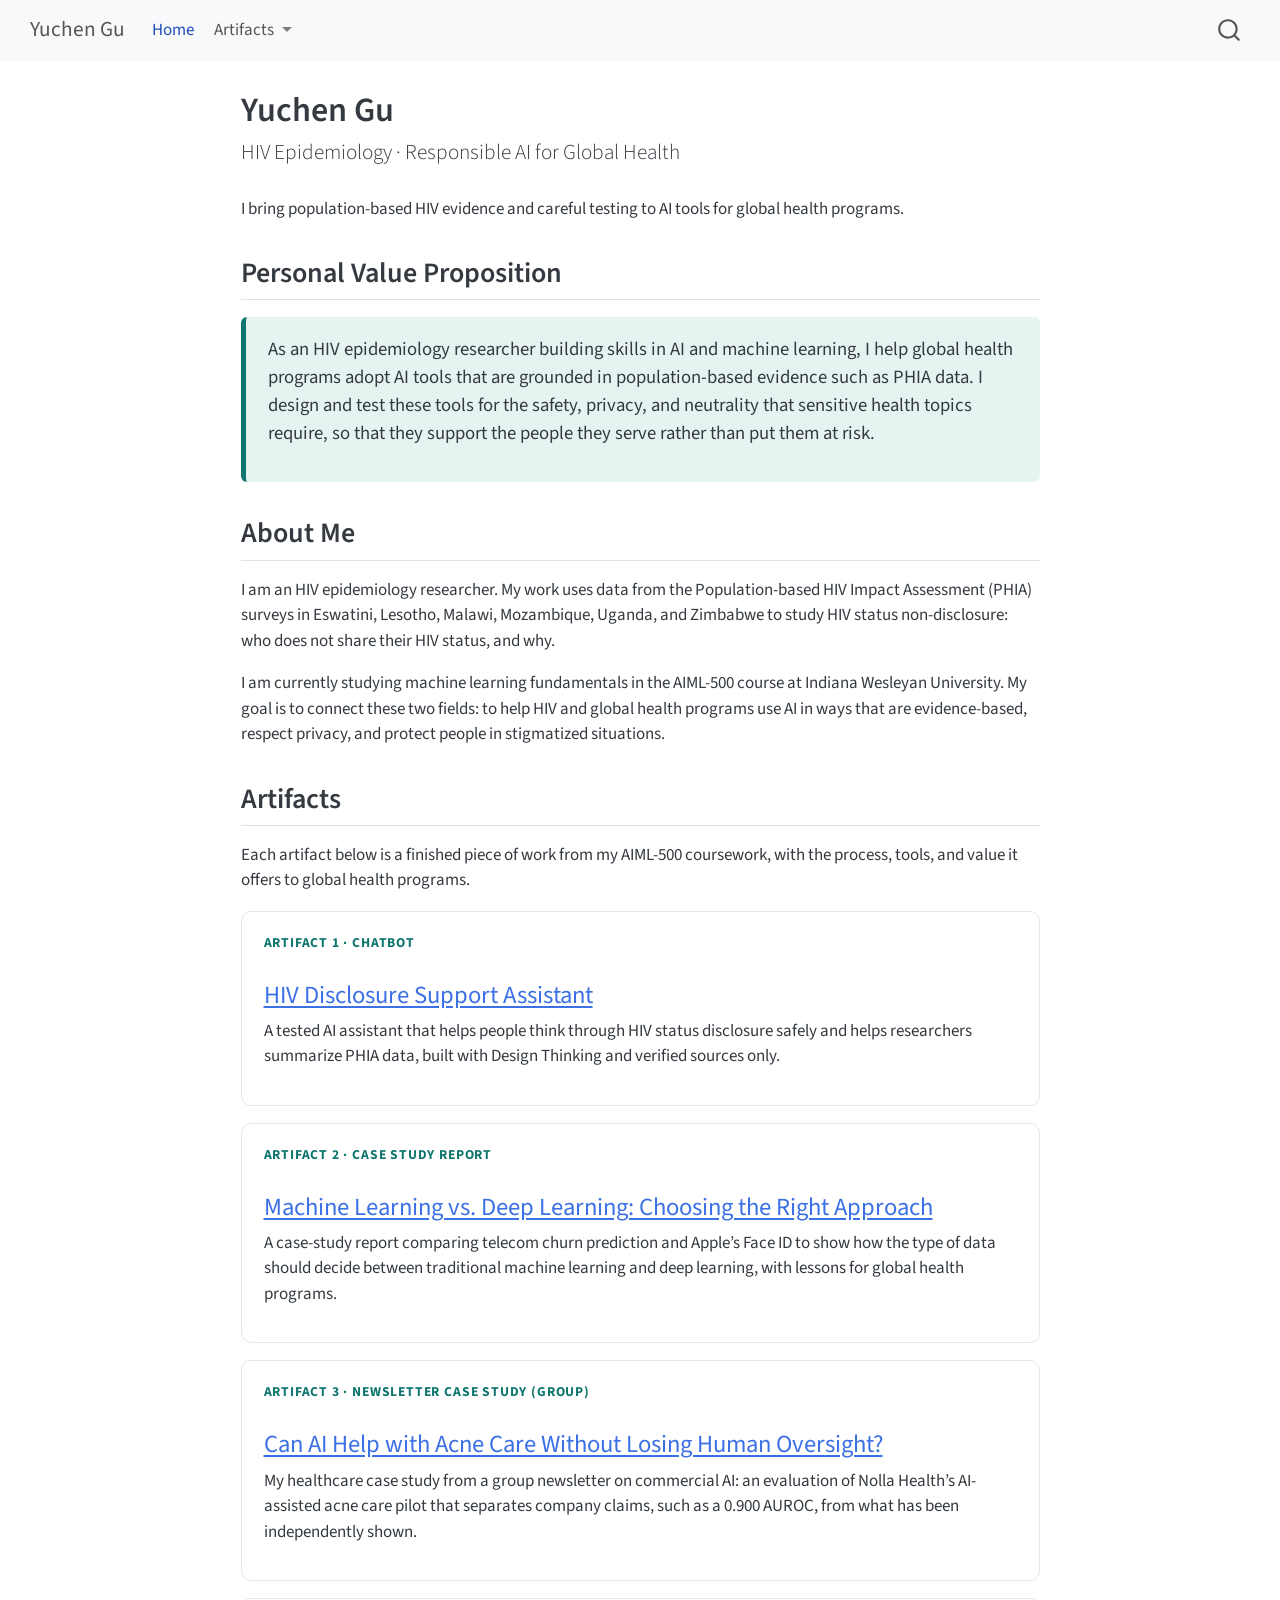
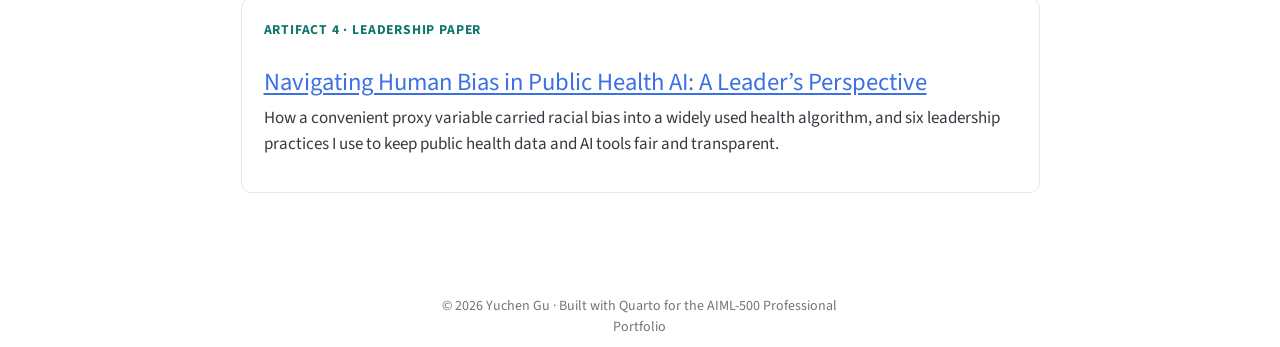
==== commit 2217aa23: "Add Artifact 4: Navigating Human Bias in Public Health AI Also group artifact links into an Artifact" ====
--- a/docs/index.html
+++ b/docs/index.html
@@ -99,18 +99,29 @@
     <a class="nav-link active" href="./index.html" aria-current="page"> 
 <span class="menu-text">Home</span></a>
   </li>  
-  <li class="nav-item">
-    <a class="nav-link" href="./hiv-disclosure-assistant.html"> 
-<span class="menu-text">Artifact 1: HIV Disclosure Assistant</span></a>
+  <li class="nav-item dropdown ">
+    <a class="nav-link dropdown-toggle" href="#" id="nav-menu-artifacts" role="link" data-bs-toggle="dropdown" aria-expanded="false">
+ <span class="menu-text">Artifacts</span>
+    </a>
+    <ul class="dropdown-menu" aria-labelledby="nav-menu-artifacts">    
+        <li>
+    <a class="dropdown-item" href="./hiv-disclosure-assistant.html">
+ <span class="dropdown-text">Artifact 1: HIV Disclosure Assistant</span></a>
   </li>  
-  <li class="nav-item">
-    <a class="nav-link" href="./ml-vs-dl.html"> 
-<span class="menu-text">Artifact 2: ML vs.&nbsp;DL</span></a>
+        <li>
+    <a class="dropdown-item" href="./ml-vs-dl.html">
+ <span class="dropdown-text">Artifact 2: ML vs.&nbsp;DL</span></a>
   </li>  
-  <li class="nav-item">
-    <a class="nav-link" href="./nolla-health-ai.html"> 
-<span class="menu-text">Artifact 3: AI in Healthcare</span></a>
+        <li>
+    <a class="dropdown-item" href="./nolla-health-ai.html">
+ <span class="dropdown-text">Artifact 3: AI in Healthcare</span></a>
   </li>  
+        <li>
+    <a class="dropdown-item" href="./human-bias-public-health-ai.html">
+ <span class="dropdown-text">Artifact 4: Bias in Public Health AI</span></a>
+  </li>  
+    </ul>
+  </li>
 </ul>
           </div> <!-- /navcollapse -->
             <div class="quarto-navbar-tools">
@@ -181,6 +192,13 @@
 <section id="can-ai-help-with-acne-care-without-losing-human-oversight" class="level3">
 <h3 class="anchored" data-anchor-id="can-ai-help-with-acne-care-without-losing-human-oversight"><a href="./nolla-health-ai.html">Can AI Help with Acne Care Without Losing Human Oversight?</a></h3>
 <p>My healthcare case study from a group newsletter on commercial AI: an evaluation of Nolla Health’s AI-assisted acne care pilot that separates company claims, such as a 0.900 AUROC, from what has been independently shown.</p>
+</section>
+</div>
+<div class="artifact-card">
+<p><span class="tag">Artifact 4 · Leadership Paper</span></p>
+<section id="navigating-human-bias-in-public-health-ai-a-leaders-perspective" class="level3">
+<h3 class="anchored" data-anchor-id="navigating-human-bias-in-public-health-ai-a-leaders-perspective"><a href="./human-bias-public-health-ai.html">Navigating Human Bias in Public Health AI: A Leader’s Perspective</a></h3>
+<p>How a convenient proxy variable carried racial bias into a widely used health algorithm, and six leadership practices I use to keep public health data and AI tools fair and transparent.</p>
 </section>
 </div>
 
--- a/docs/styles.css
+++ b/docs/styles.css
@@ -9,3 +9,13 @@
 .artifact-card .tag { font-size:.8rem; color:#0f766e; font-weight:700; text-transform:uppercase; letter-spacing:.06em; }
 .pass { color:#0f766e; font-weight:700; }
 @media (max-width:680px){ .stats{grid-template-columns:1fr;} .embed iframe{height:520px;} }
+.flow { display:grid; grid-template-columns:repeat(4,1fr); gap:10px; margin:1rem 0 .4rem; }
+.flow .step { position:relative; background:#f5f7fa; border:1px solid #e4e7eb; border-radius:8px; padding:12px 14px; font-size:.9rem; color:#323f4b; }
+.flow .step b { display:block; font-size:.75rem; letter-spacing:.06em; text-transform:uppercase; color:#0f766e; margin-bottom:4px; }
+.flow .step.harm { background:#fdf2f2; border-color:#f3d4d4; }
+.flow .step.harm b { color:#a61b1b; }
+.flow .step:not(:last-child)::after { content:"→"; position:absolute; right:-10px; top:50%; transform:translate(50%,-50%); color:#9aa5b1; font-weight:700; }
+.flow-note { font-size:.85rem; color:#52606d; margin-bottom:1rem; }
+.guard { display:grid; grid-template-columns:repeat(3,1fr); gap:10px; margin:.5rem 0 1rem; }
+.guard div { border-left:4px solid #0f766e; background:#e6f4f1; border-radius:6px; padding:10px 12px; font-size:.9rem; }
+@media (max-width:680px){ .flow,.guard{grid-template-columns:1fr;} .flow .step:not(:last-child)::after{content:"↓"; right:50%; top:auto; bottom:-14px; transform:translateX(50%);} }
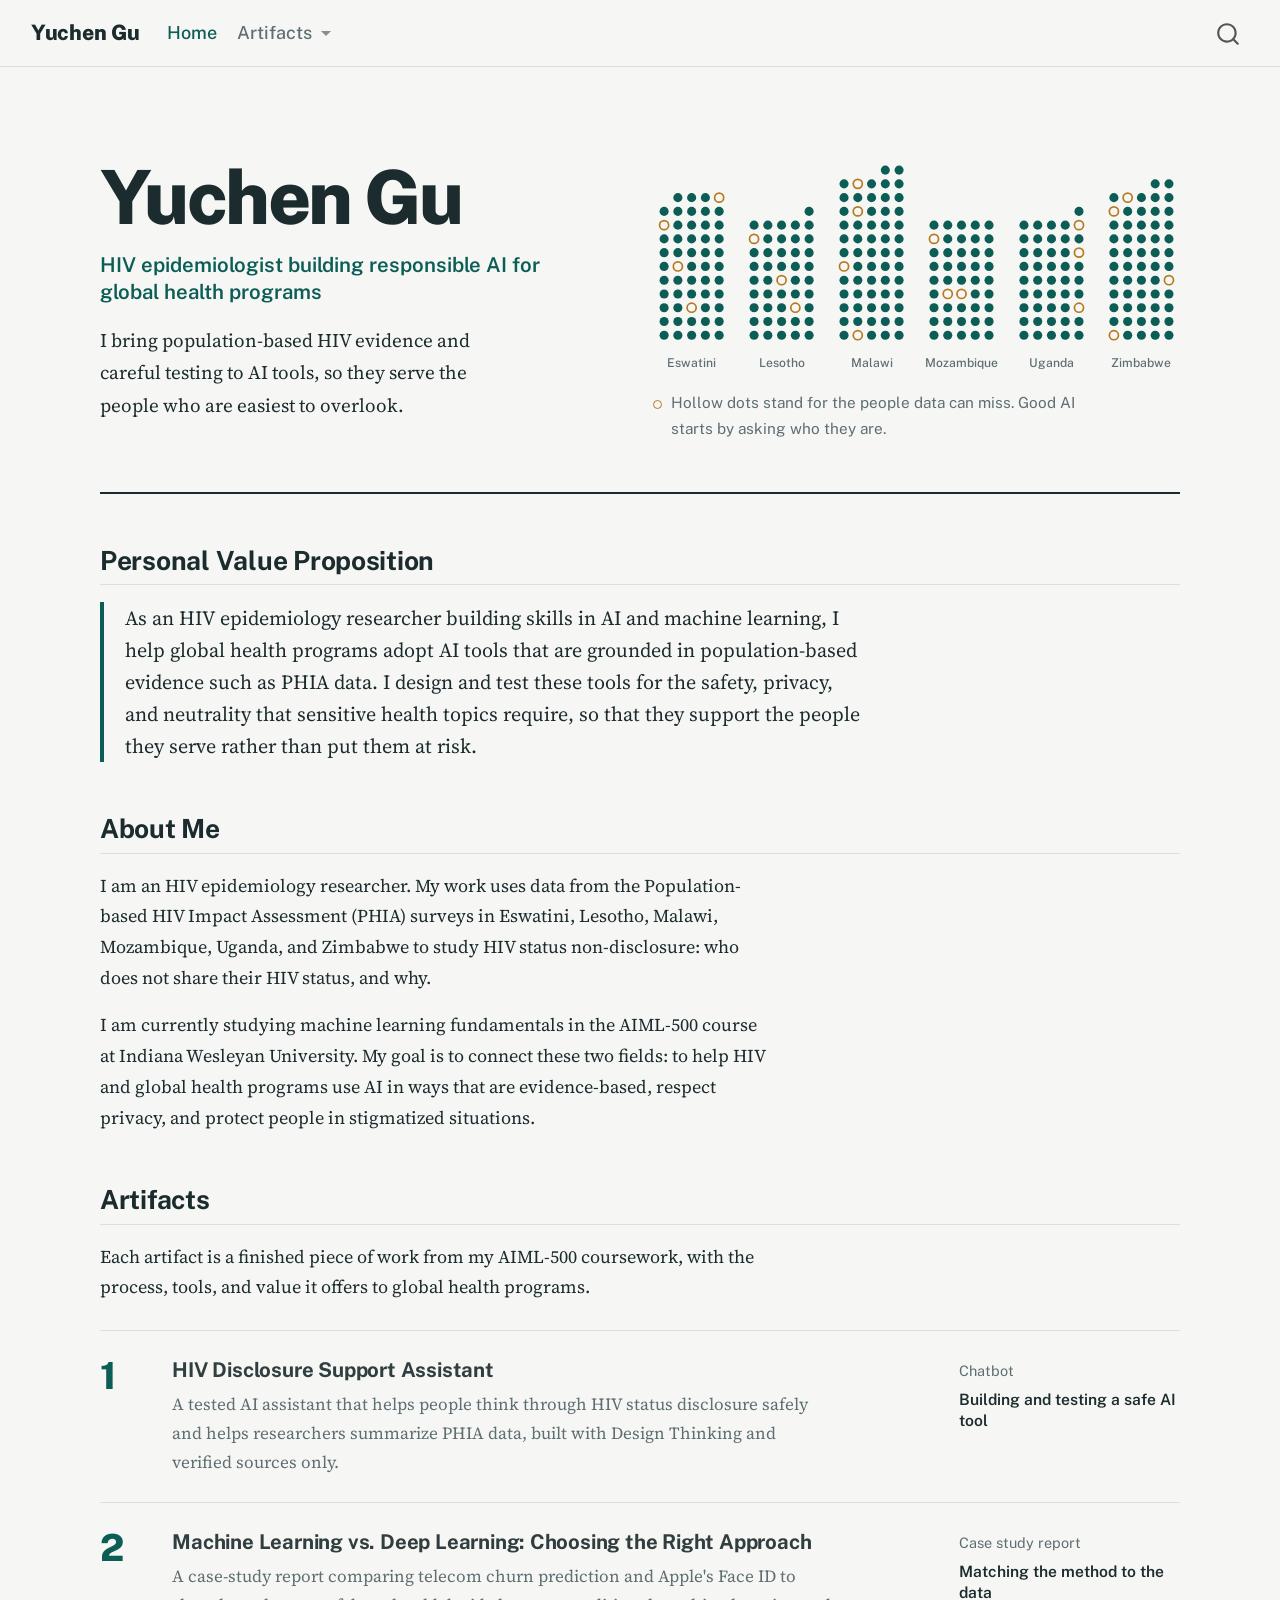
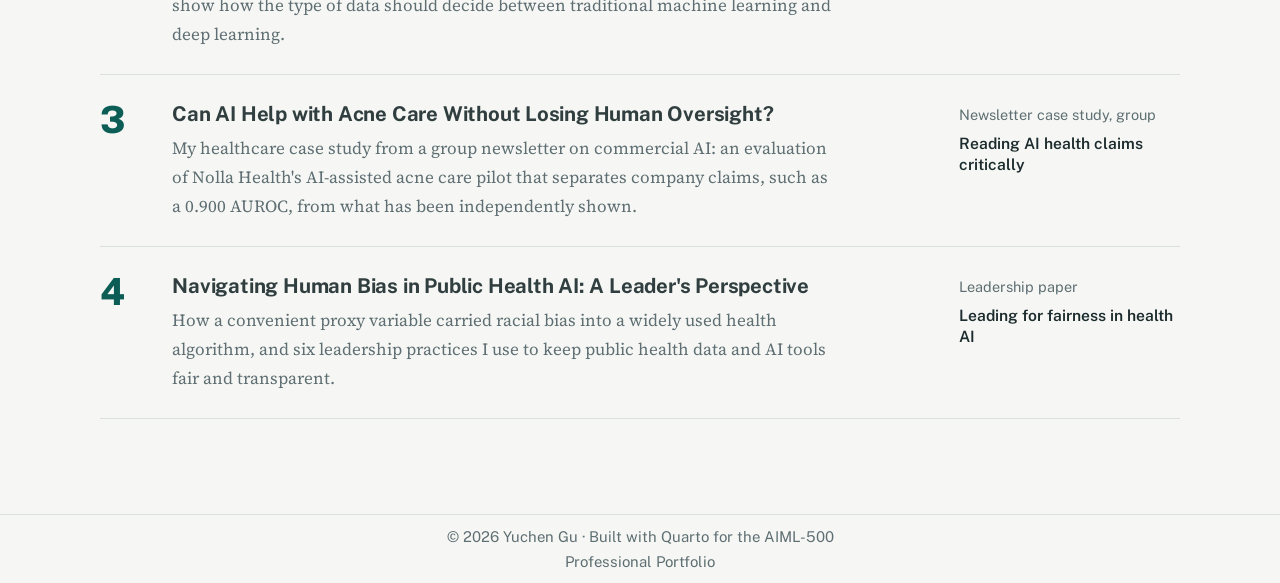
==== commit 13339d16: "Redesign portfolio: new home hero, artifact index, typography and palette Self-hosted Public Sans an" ====
--- a/docs/index.html
+++ b/docs/index.html
@@ -7,7 +7,7 @@
 <meta name="viewport" content="width=device-width, initial-scale=1.0, user-scalable=yes">
 
 
-<title>Yuchen Gu</title>
+<title>Yuchen Gu · Responsible AI for Global Health – Yuchen Gu</title>
 <style>
 /* Default styles provided by pandoc.
 ** See https://pandoc.org/MANUAL.html#variables-for-html for config info.
@@ -79,7 +79,7 @@
 <link rel="stylesheet" href="styles.css">
 </head>
 
-<body class="nav-fixed fullcontent quarto-light"><a id="quarto-skip-link" class="visually-hidden-focusable" href="#quarto-document-content">Skip to main content</a>
+<body class="nav-fixed home quarto-light"><a id="quarto-skip-link" class="visually-hidden-focusable" href="#quarto-document-content">Skip to main content</a>
 
 <div id="quarto-search-results"></div>
   <header id="quarto-header" class="headroom fixed-top">
@@ -131,22 +131,21 @@
     </nav>
 </header>
 <!-- content -->
-<div id="quarto-content" class="quarto-container page-columns page-rows-contents page-layout-article page-navbar">
+<div id="quarto-content" class="quarto-container page-columns page-rows-contents page-layout-full page-navbar">
 <!-- sidebar -->
 <!-- margin-sidebar -->
     
 <!-- main -->
-<main class="content" id="quarto-document-content" tabindex="-1">
+<main class="content column-page" id="quarto-document-content" tabindex="-1">
 
 <header id="title-block-header" class="quarto-title-block default">
 <div class="quarto-title">
 <h1 class="title">Yuchen Gu</h1>
-<p class="subtitle lead">HIV Epidemiology · Responsible AI for Global Health</p>
 </div>
 
 
 
-<div class="quarto-title-meta">
+<div class="quarto-title-meta column-page">
 
     
   
@@ -158,7 +157,337 @@
 </header>
 
 
-<p>I bring population-based HIV evidence and careful testing to AI tools for global health programs.</p>
+<section class="hero">
+  <div class="hero-text">
+    <h1 class="hero-name">Yuchen Gu</h1>
+    <p class="hero-role">HIV epidemiologist building responsible AI for global health programs</p>
+    <p class="hero-lede">I bring population-based HIV evidence and careful testing to AI tools, so they serve the people who are easiest to overlook.</p>
+  </div>
+  <figure class="hero-figure figure">
+    <svg class="dotfield" viewbox="0 0 498 203" role="img" aria-labelledby="dfT dfD" xmlns="http://www.w3.org/2000/svg">
+<title id="dfT">Illustration of population survey data</title>
+<desc id="dfD">Six clusters of dots, one for each PHIA country: Eswatini, Lesotho, Malawi, Mozambique, Uganda and Zimbabwe. A few dots in each cluster are hollow, standing for the people data can miss.</desc>
+<circle cx="23.5" cy="36.5" r="4.3"></circle>
+<circle cx="36.5" cy="36.5" r="4.3"></circle>
+<circle cx="49.5" cy="36.5" r="4.3"></circle>
+<circle class="miss" cx="62.5" cy="36.5" r="4.3"></circle>
+<circle cx="10.5" cy="49.5" r="4.3"></circle>
+<circle cx="23.5" cy="49.5" r="4.3"></circle>
+<circle cx="36.5" cy="49.5" r="4.3"></circle>
+<circle cx="49.5" cy="49.5" r="4.3"></circle>
+<circle cx="62.5" cy="49.5" r="4.3"></circle>
+<circle class="miss" cx="10.5" cy="62.5" r="4.3"></circle>
+<circle cx="23.5" cy="62.5" r="4.3"></circle>
+<circle cx="36.5" cy="62.5" r="4.3"></circle>
+<circle cx="49.5" cy="62.5" r="4.3"></circle>
+<circle cx="62.5" cy="62.5" r="4.3"></circle>
+<circle cx="10.5" cy="75.5" r="4.3"></circle>
+<circle cx="23.5" cy="75.5" r="4.3"></circle>
+<circle cx="36.5" cy="75.5" r="4.3"></circle>
+<circle cx="49.5" cy="75.5" r="4.3"></circle>
+<circle cx="62.5" cy="75.5" r="4.3"></circle>
+<circle cx="10.5" cy="88.5" r="4.3"></circle>
+<circle cx="23.5" cy="88.5" r="4.3"></circle>
+<circle cx="36.5" cy="88.5" r="4.3"></circle>
+<circle cx="49.5" cy="88.5" r="4.3"></circle>
+<circle cx="62.5" cy="88.5" r="4.3"></circle>
+<circle cx="10.5" cy="101.5" r="4.3"></circle>
+<circle class="miss" cx="23.5" cy="101.5" r="4.3"></circle>
+<circle cx="36.5" cy="101.5" r="4.3"></circle>
+<circle cx="49.5" cy="101.5" r="4.3"></circle>
+<circle cx="62.5" cy="101.5" r="4.3"></circle>
+<circle cx="10.5" cy="114.5" r="4.3"></circle>
+<circle cx="23.5" cy="114.5" r="4.3"></circle>
+<circle cx="36.5" cy="114.5" r="4.3"></circle>
+<circle cx="49.5" cy="114.5" r="4.3"></circle>
+<circle cx="62.5" cy="114.5" r="4.3"></circle>
+<circle cx="10.5" cy="127.5" r="4.3"></circle>
+<circle cx="23.5" cy="127.5" r="4.3"></circle>
+<circle cx="36.5" cy="127.5" r="4.3"></circle>
+<circle cx="49.5" cy="127.5" r="4.3"></circle>
+<circle cx="62.5" cy="127.5" r="4.3"></circle>
+<circle cx="10.5" cy="140.5" r="4.3"></circle>
+<circle cx="23.5" cy="140.5" r="4.3"></circle>
+<circle class="miss" cx="36.5" cy="140.5" r="4.3"></circle>
+<circle cx="49.5" cy="140.5" r="4.3"></circle>
+<circle cx="62.5" cy="140.5" r="4.3"></circle>
+<circle cx="10.5" cy="153.5" r="4.3"></circle>
+<circle cx="23.5" cy="153.5" r="4.3"></circle>
+<circle cx="36.5" cy="153.5" r="4.3"></circle>
+<circle cx="49.5" cy="153.5" r="4.3"></circle>
+<circle cx="62.5" cy="153.5" r="4.3"></circle>
+<circle cx="10.5" cy="166.5" r="4.3"></circle>
+<circle cx="23.5" cy="166.5" r="4.3"></circle>
+<circle cx="36.5" cy="166.5" r="4.3"></circle>
+<circle cx="49.5" cy="166.5" r="4.3"></circle>
+<circle cx="62.5" cy="166.5" r="4.3"></circle>
+<text x="36.5" y="197" text-anchor="middle">Eswatini</text>
+<circle cx="147.5" cy="49.5" r="4.3"></circle>
+<circle cx="95.5" cy="62.5" r="4.3"></circle>
+<circle cx="108.5" cy="62.5" r="4.3"></circle>
+<circle cx="121.5" cy="62.5" r="4.3"></circle>
+<circle cx="134.5" cy="62.5" r="4.3"></circle>
+<circle cx="147.5" cy="62.5" r="4.3"></circle>
+<circle class="miss" cx="95.5" cy="75.5" r="4.3"></circle>
+<circle cx="108.5" cy="75.5" r="4.3"></circle>
+<circle cx="121.5" cy="75.5" r="4.3"></circle>
+<circle cx="134.5" cy="75.5" r="4.3"></circle>
+<circle cx="147.5" cy="75.5" r="4.3"></circle>
+<circle cx="95.5" cy="88.5" r="4.3"></circle>
+<circle cx="108.5" cy="88.5" r="4.3"></circle>
+<circle cx="121.5" cy="88.5" r="4.3"></circle>
+<circle cx="134.5" cy="88.5" r="4.3"></circle>
+<circle cx="147.5" cy="88.5" r="4.3"></circle>
+<circle cx="95.5" cy="101.5" r="4.3"></circle>
+<circle cx="108.5" cy="101.5" r="4.3"></circle>
+<circle cx="121.5" cy="101.5" r="4.3"></circle>
+<circle cx="134.5" cy="101.5" r="4.3"></circle>
+<circle cx="147.5" cy="101.5" r="4.3"></circle>
+<circle cx="95.5" cy="114.5" r="4.3"></circle>
+<circle cx="108.5" cy="114.5" r="4.3"></circle>
+<circle class="miss" cx="121.5" cy="114.5" r="4.3"></circle>
+<circle cx="134.5" cy="114.5" r="4.3"></circle>
+<circle cx="147.5" cy="114.5" r="4.3"></circle>
+<circle cx="95.5" cy="127.5" r="4.3"></circle>
+<circle cx="108.5" cy="127.5" r="4.3"></circle>
+<circle cx="121.5" cy="127.5" r="4.3"></circle>
+<circle cx="134.5" cy="127.5" r="4.3"></circle>
+<circle cx="147.5" cy="127.5" r="4.3"></circle>
+<circle cx="95.5" cy="140.5" r="4.3"></circle>
+<circle cx="108.5" cy="140.5" r="4.3"></circle>
+<circle cx="121.5" cy="140.5" r="4.3"></circle>
+<circle class="miss" cx="134.5" cy="140.5" r="4.3"></circle>
+<circle cx="147.5" cy="140.5" r="4.3"></circle>
+<circle cx="95.5" cy="153.5" r="4.3"></circle>
+<circle cx="108.5" cy="153.5" r="4.3"></circle>
+<circle cx="121.5" cy="153.5" r="4.3"></circle>
+<circle cx="134.5" cy="153.5" r="4.3"></circle>
+<circle cx="147.5" cy="153.5" r="4.3"></circle>
+<circle cx="95.5" cy="166.5" r="4.3"></circle>
+<circle cx="108.5" cy="166.5" r="4.3"></circle>
+<circle cx="121.5" cy="166.5" r="4.3"></circle>
+<circle cx="134.5" cy="166.5" r="4.3"></circle>
+<circle cx="147.5" cy="166.5" r="4.3"></circle>
+<text x="121.5" y="197" text-anchor="middle">Lesotho</text>
+<circle cx="219.5" cy="10.5" r="4.3"></circle>
+<circle cx="232.5" cy="10.5" r="4.3"></circle>
+<circle cx="180.5" cy="23.5" r="4.3"></circle>
+<circle class="miss" cx="193.5" cy="23.5" r="4.3"></circle>
+<circle cx="206.5" cy="23.5" r="4.3"></circle>
+<circle cx="219.5" cy="23.5" r="4.3"></circle>
+<circle cx="232.5" cy="23.5" r="4.3"></circle>
+<circle cx="180.5" cy="36.5" r="4.3"></circle>
+<circle cx="193.5" cy="36.5" r="4.3"></circle>
+<circle cx="206.5" cy="36.5" r="4.3"></circle>
+<circle cx="219.5" cy="36.5" r="4.3"></circle>
+<circle cx="232.5" cy="36.5" r="4.3"></circle>
+<circle cx="180.5" cy="49.5" r="4.3"></circle>
+<circle class="miss" cx="193.5" cy="49.5" r="4.3"></circle>
+<circle cx="206.5" cy="49.5" r="4.3"></circle>
+<circle cx="219.5" cy="49.5" r="4.3"></circle>
+<circle cx="232.5" cy="49.5" r="4.3"></circle>
+<circle cx="180.5" cy="62.5" r="4.3"></circle>
+<circle cx="193.5" cy="62.5" r="4.3"></circle>
+<circle cx="206.5" cy="62.5" r="4.3"></circle>
+<circle cx="219.5" cy="62.5" r="4.3"></circle>
+<circle cx="232.5" cy="62.5" r="4.3"></circle>
+<circle cx="180.5" cy="75.5" r="4.3"></circle>
+<circle cx="193.5" cy="75.5" r="4.3"></circle>
+<circle cx="206.5" cy="75.5" r="4.3"></circle>
+<circle cx="219.5" cy="75.5" r="4.3"></circle>
+<circle cx="232.5" cy="75.5" r="4.3"></circle>
+<circle cx="180.5" cy="88.5" r="4.3"></circle>
+<circle cx="193.5" cy="88.5" r="4.3"></circle>
+<circle cx="206.5" cy="88.5" r="4.3"></circle>
+<circle cx="219.5" cy="88.5" r="4.3"></circle>
+<circle cx="232.5" cy="88.5" r="4.3"></circle>
+<circle class="miss" cx="180.5" cy="101.5" r="4.3"></circle>
+<circle cx="193.5" cy="101.5" r="4.3"></circle>
+<circle cx="206.5" cy="101.5" r="4.3"></circle>
+<circle cx="219.5" cy="101.5" r="4.3"></circle>
+<circle cx="232.5" cy="101.5" r="4.3"></circle>
+<circle cx="180.5" cy="114.5" r="4.3"></circle>
+<circle cx="193.5" cy="114.5" r="4.3"></circle>
+<circle cx="206.5" cy="114.5" r="4.3"></circle>
+<circle cx="219.5" cy="114.5" r="4.3"></circle>
+<circle cx="232.5" cy="114.5" r="4.3"></circle>
+<circle cx="180.5" cy="127.5" r="4.3"></circle>
+<circle cx="193.5" cy="127.5" r="4.3"></circle>
+<circle cx="206.5" cy="127.5" r="4.3"></circle>
+<circle cx="219.5" cy="127.5" r="4.3"></circle>
+<circle cx="232.5" cy="127.5" r="4.3"></circle>
+<circle cx="180.5" cy="140.5" r="4.3"></circle>
+<circle cx="193.5" cy="140.5" r="4.3"></circle>
+<circle cx="206.5" cy="140.5" r="4.3"></circle>
+<circle cx="219.5" cy="140.5" r="4.3"></circle>
+<circle cx="232.5" cy="140.5" r="4.3"></circle>
+<circle cx="180.5" cy="153.5" r="4.3"></circle>
+<circle cx="193.5" cy="153.5" r="4.3"></circle>
+<circle cx="206.5" cy="153.5" r="4.3"></circle>
+<circle cx="219.5" cy="153.5" r="4.3"></circle>
+<circle cx="232.5" cy="153.5" r="4.3"></circle>
+<circle cx="180.5" cy="166.5" r="4.3"></circle>
+<circle class="miss" cx="193.5" cy="166.5" r="4.3"></circle>
+<circle cx="206.5" cy="166.5" r="4.3"></circle>
+<circle cx="219.5" cy="166.5" r="4.3"></circle>
+<circle cx="232.5" cy="166.5" r="4.3"></circle>
+<text x="206.5" y="197" text-anchor="middle">Malawi</text>
+<circle cx="265.5" cy="62.5" r="4.3"></circle>
+<circle cx="278.5" cy="62.5" r="4.3"></circle>
+<circle cx="291.5" cy="62.5" r="4.3"></circle>
+<circle cx="304.5" cy="62.5" r="4.3"></circle>
+<circle cx="317.5" cy="62.5" r="4.3"></circle>
+<circle class="miss" cx="265.5" cy="75.5" r="4.3"></circle>
+<circle cx="278.5" cy="75.5" r="4.3"></circle>
+<circle cx="291.5" cy="75.5" r="4.3"></circle>
+<circle cx="304.5" cy="75.5" r="4.3"></circle>
+<circle cx="317.5" cy="75.5" r="4.3"></circle>
+<circle cx="265.5" cy="88.5" r="4.3"></circle>
+<circle cx="278.5" cy="88.5" r="4.3"></circle>
+<circle cx="291.5" cy="88.5" r="4.3"></circle>
+<circle cx="304.5" cy="88.5" r="4.3"></circle>
+<circle cx="317.5" cy="88.5" r="4.3"></circle>
+<circle cx="265.5" cy="101.5" r="4.3"></circle>
+<circle cx="278.5" cy="101.5" r="4.3"></circle>
+<circle cx="291.5" cy="101.5" r="4.3"></circle>
+<circle cx="304.5" cy="101.5" r="4.3"></circle>
+<circle cx="317.5" cy="101.5" r="4.3"></circle>
+<circle cx="265.5" cy="114.5" r="4.3"></circle>
+<circle cx="278.5" cy="114.5" r="4.3"></circle>
+<circle cx="291.5" cy="114.5" r="4.3"></circle>
+<circle cx="304.5" cy="114.5" r="4.3"></circle>
+<circle cx="317.5" cy="114.5" r="4.3"></circle>
+<circle cx="265.5" cy="127.5" r="4.3"></circle>
+<circle class="miss" cx="278.5" cy="127.5" r="4.3"></circle>
+<circle class="miss" cx="291.5" cy="127.5" r="4.3"></circle>
+<circle cx="304.5" cy="127.5" r="4.3"></circle>
+<circle cx="317.5" cy="127.5" r="4.3"></circle>
+<circle cx="265.5" cy="140.5" r="4.3"></circle>
+<circle cx="278.5" cy="140.5" r="4.3"></circle>
+<circle cx="291.5" cy="140.5" r="4.3"></circle>
+<circle cx="304.5" cy="140.5" r="4.3"></circle>
+<circle cx="317.5" cy="140.5" r="4.3"></circle>
+<circle cx="265.5" cy="153.5" r="4.3"></circle>
+<circle cx="278.5" cy="153.5" r="4.3"></circle>
+<circle cx="291.5" cy="153.5" r="4.3"></circle>
+<circle cx="304.5" cy="153.5" r="4.3"></circle>
+<circle cx="317.5" cy="153.5" r="4.3"></circle>
+<circle cx="265.5" cy="166.5" r="4.3"></circle>
+<circle cx="278.5" cy="166.5" r="4.3"></circle>
+<circle cx="291.5" cy="166.5" r="4.3"></circle>
+<circle cx="304.5" cy="166.5" r="4.3"></circle>
+<circle cx="317.5" cy="166.5" r="4.3"></circle>
+<text x="291.5" y="197" text-anchor="middle">Mozambique</text>
+<circle cx="402.5" cy="49.5" r="4.3"></circle>
+<circle cx="350.5" cy="62.5" r="4.3"></circle>
+<circle cx="363.5" cy="62.5" r="4.3"></circle>
+<circle cx="376.5" cy="62.5" r="4.3"></circle>
+<circle cx="389.5" cy="62.5" r="4.3"></circle>
+<circle class="miss" cx="402.5" cy="62.5" r="4.3"></circle>
+<circle cx="350.5" cy="75.5" r="4.3"></circle>
+<circle cx="363.5" cy="75.5" r="4.3"></circle>
+<circle cx="376.5" cy="75.5" r="4.3"></circle>
+<circle cx="389.5" cy="75.5" r="4.3"></circle>
+<circle cx="402.5" cy="75.5" r="4.3"></circle>
+<circle cx="350.5" cy="88.5" r="4.3"></circle>
+<circle cx="363.5" cy="88.5" r="4.3"></circle>
+<circle cx="376.5" cy="88.5" r="4.3"></circle>
+<circle cx="389.5" cy="88.5" r="4.3"></circle>
+<circle class="miss" cx="402.5" cy="88.5" r="4.3"></circle>
+<circle cx="350.5" cy="101.5" r="4.3"></circle>
+<circle cx="363.5" cy="101.5" r="4.3"></circle>
+<circle cx="376.5" cy="101.5" r="4.3"></circle>
+<circle cx="389.5" cy="101.5" r="4.3"></circle>
+<circle cx="402.5" cy="101.5" r="4.3"></circle>
+<circle cx="350.5" cy="114.5" r="4.3"></circle>
+<circle cx="363.5" cy="114.5" r="4.3"></circle>
+<circle cx="376.5" cy="114.5" r="4.3"></circle>
+<circle cx="389.5" cy="114.5" r="4.3"></circle>
+<circle cx="402.5" cy="114.5" r="4.3"></circle>
+<circle cx="350.5" cy="127.5" r="4.3"></circle>
+<circle cx="363.5" cy="127.5" r="4.3"></circle>
+<circle cx="376.5" cy="127.5" r="4.3"></circle>
+<circle cx="389.5" cy="127.5" r="4.3"></circle>
+<circle cx="402.5" cy="127.5" r="4.3"></circle>
+<circle cx="350.5" cy="140.5" r="4.3"></circle>
+<circle cx="363.5" cy="140.5" r="4.3"></circle>
+<circle cx="376.5" cy="140.5" r="4.3"></circle>
+<circle cx="389.5" cy="140.5" r="4.3"></circle>
+<circle class="miss" cx="402.5" cy="140.5" r="4.3"></circle>
+<circle cx="350.5" cy="153.5" r="4.3"></circle>
+<circle cx="363.5" cy="153.5" r="4.3"></circle>
+<circle cx="376.5" cy="153.5" r="4.3"></circle>
+<circle cx="389.5" cy="153.5" r="4.3"></circle>
+<circle cx="402.5" cy="153.5" r="4.3"></circle>
+<circle cx="350.5" cy="166.5" r="4.3"></circle>
+<circle cx="363.5" cy="166.5" r="4.3"></circle>
+<circle cx="376.5" cy="166.5" r="4.3"></circle>
+<circle cx="389.5" cy="166.5" r="4.3"></circle>
+<circle cx="402.5" cy="166.5" r="4.3"></circle>
+<text x="376.5" y="197" text-anchor="middle">Uganda</text>
+<circle cx="474.5" cy="23.5" r="4.3"></circle>
+<circle cx="487.5" cy="23.5" r="4.3"></circle>
+<circle cx="435.5" cy="36.5" r="4.3"></circle>
+<circle class="miss" cx="448.5" cy="36.5" r="4.3"></circle>
+<circle cx="461.5" cy="36.5" r="4.3"></circle>
+<circle cx="474.5" cy="36.5" r="4.3"></circle>
+<circle cx="487.5" cy="36.5" r="4.3"></circle>
+<circle class="miss" cx="435.5" cy="49.5" r="4.3"></circle>
+<circle cx="448.5" cy="49.5" r="4.3"></circle>
+<circle cx="461.5" cy="49.5" r="4.3"></circle>
+<circle cx="474.5" cy="49.5" r="4.3"></circle>
+<circle cx="487.5" cy="49.5" r="4.3"></circle>
+<circle cx="435.5" cy="62.5" r="4.3"></circle>
+<circle cx="448.5" cy="62.5" r="4.3"></circle>
+<circle cx="461.5" cy="62.5" r="4.3"></circle>
+<circle cx="474.5" cy="62.5" r="4.3"></circle>
+<circle cx="487.5" cy="62.5" r="4.3"></circle>
+<circle cx="435.5" cy="75.5" r="4.3"></circle>
+<circle cx="448.5" cy="75.5" r="4.3"></circle>
+<circle cx="461.5" cy="75.5" r="4.3"></circle>
+<circle cx="474.5" cy="75.5" r="4.3"></circle>
+<circle cx="487.5" cy="75.5" r="4.3"></circle>
+<circle cx="435.5" cy="88.5" r="4.3"></circle>
+<circle cx="448.5" cy="88.5" r="4.3"></circle>
+<circle cx="461.5" cy="88.5" r="4.3"></circle>
+<circle cx="474.5" cy="88.5" r="4.3"></circle>
+<circle cx="487.5" cy="88.5" r="4.3"></circle>
+<circle cx="435.5" cy="101.5" r="4.3"></circle>
+<circle cx="448.5" cy="101.5" r="4.3"></circle>
+<circle cx="461.5" cy="101.5" r="4.3"></circle>
+<circle cx="474.5" cy="101.5" r="4.3"></circle>
+<circle cx="487.5" cy="101.5" r="4.3"></circle>
+<circle cx="435.5" cy="114.5" r="4.3"></circle>
+<circle cx="448.5" cy="114.5" r="4.3"></circle>
+<circle cx="461.5" cy="114.5" r="4.3"></circle>
+<circle cx="474.5" cy="114.5" r="4.3"></circle>
+<circle class="miss" cx="487.5" cy="114.5" r="4.3"></circle>
+<circle cx="435.5" cy="127.5" r="4.3"></circle>
+<circle cx="448.5" cy="127.5" r="4.3"></circle>
+<circle cx="461.5" cy="127.5" r="4.3"></circle>
+<circle cx="474.5" cy="127.5" r="4.3"></circle>
+<circle cx="487.5" cy="127.5" r="4.3"></circle>
+<circle cx="435.5" cy="140.5" r="4.3"></circle>
+<circle cx="448.5" cy="140.5" r="4.3"></circle>
+<circle cx="461.5" cy="140.5" r="4.3"></circle>
+<circle cx="474.5" cy="140.5" r="4.3"></circle>
+<circle cx="487.5" cy="140.5" r="4.3"></circle>
+<circle cx="435.5" cy="153.5" r="4.3"></circle>
+<circle cx="448.5" cy="153.5" r="4.3"></circle>
+<circle cx="461.5" cy="153.5" r="4.3"></circle>
+<circle cx="474.5" cy="153.5" r="4.3"></circle>
+<circle cx="487.5" cy="153.5" r="4.3"></circle>
+<circle class="miss" cx="435.5" cy="166.5" r="4.3"></circle>
+<circle cx="448.5" cy="166.5" r="4.3"></circle>
+<circle cx="461.5" cy="166.5" r="4.3"></circle>
+<circle cx="474.5" cy="166.5" r="4.3"></circle>
+<circle cx="487.5" cy="166.5" r="4.3"></circle>
+<text x="461.5" y="197" text-anchor="middle">Zimbabwe</text>
+</svg>
+    <figcaption><span class="key-dot" aria-hidden="true"></span>Hollow dots stand for the people data can miss. Good AI starts by asking who they are.</figcaption>
+  </figure>
+</section>
+<div class="home-body">
 <section id="personal-value-proposition" class="level2">
 <h2 class="anchored" data-anchor-id="personal-value-proposition">Personal Value Proposition</h2>
 <div class="vp">
@@ -172,38 +501,45 @@
 </section>
 <section id="artifacts" class="level2">
 <h2 class="anchored" data-anchor-id="artifacts">Artifacts</h2>
-<p>Each artifact below is a finished piece of work from my AIML-500 coursework, with the process, tools, and value it offers to global health programs.</p>
-<div class="artifact-card">
-<p><span class="tag">Artifact 1 · Chatbot</span></p>
-<section id="hiv-disclosure-support-assistant" class="level3">
-<h3 class="anchored" data-anchor-id="hiv-disclosure-support-assistant"><a href="./hiv-disclosure-assistant.html">HIV Disclosure Support Assistant</a></h3>
-<p>A tested AI assistant that helps people think through HIV status disclosure safely and helps researchers summarize PHIA data, built with Design Thinking and verified sources only.</p>
+<p>Each artifact is a finished piece of work from my AIML-500 coursework, with the process, tools, and value it offers to global health programs.</p>
+<ol class="artifact-index">
+  <li>
+    <span class="ai-num">1</span>
+    <div class="ai-main">
+      <h3 class="anchored"><a href="hiv-disclosure-assistant.html">HIV Disclosure Support Assistant</a></h3>
+      <p>A tested AI assistant that helps people think through HIV status disclosure safely and helps researchers summarize PHIA data, built with Design Thinking and verified sources only.</p>
+    </div>
+    <div class="ai-meta"><span class="ai-type">Chatbot</span><span class="ai-skill">Building and testing a safe AI tool</span></div>
+  </li>
+  <li>
+    <span class="ai-num">2</span>
+    <div class="ai-main">
+      <h3 class="anchored"><a href="ml-vs-dl.html">Machine Learning vs. Deep Learning: Choosing the Right Approach</a></h3>
+      <p>A case-study report comparing telecom churn prediction and Apple's Face ID to show how the type of data should decide between traditional machine learning and deep learning.</p>
+    </div>
+    <div class="ai-meta"><span class="ai-type">Case study report</span><span class="ai-skill">Matching the method to the data</span></div>
+  </li>
+  <li>
+    <span class="ai-num">3</span>
+    <div class="ai-main">
+      <h3 class="anchored"><a href="nolla-health-ai.html">Can AI Help with Acne Care Without Losing Human Oversight?</a></h3>
+      <p>My healthcare case study from a group newsletter on commercial AI: an evaluation of Nolla Health's AI-assisted acne care pilot that separates company claims, such as a 0.900 AUROC, from what has been independently shown.</p>
+    </div>
+    <div class="ai-meta"><span class="ai-type">Newsletter case study, group</span><span class="ai-skill">Reading AI health claims critically</span></div>
+  </li>
+  <li>
+    <span class="ai-num">4</span>
+    <div class="ai-main">
+      <h3 class="anchored"><a href="human-bias-public-health-ai.html">Navigating Human Bias in Public Health AI: A Leader's Perspective</a></h3>
+      <p>How a convenient proxy variable carried racial bias into a widely used health algorithm, and six leadership practices I use to keep public health data and AI tools fair and transparent.</p>
+    </div>
+    <div class="ai-meta"><span class="ai-type">Leadership paper</span><span class="ai-skill">Leading for fairness in health AI</span></div>
+  </li>
+</ol>
 </section>
 </div>
-<div class="artifact-card">
-<p><span class="tag">Artifact 2 · Case Study Report</span></p>
-<section id="machine-learning-vs.-deep-learning-choosing-the-right-approach" class="level3">
-<h3 class="anchored" data-anchor-id="machine-learning-vs.-deep-learning-choosing-the-right-approach"><a href="./ml-vs-dl.html">Machine Learning vs.&nbsp;Deep Learning: Choosing the Right Approach</a></h3>
-<p>A case-study report comparing telecom churn prediction and Apple’s Face ID to show how the type of data should decide between traditional machine learning and deep learning, with lessons for global health programs.</p>
-</section>
-</div>
-<div class="artifact-card">
-<p><span class="tag">Artifact 3 · Newsletter Case Study (Group)</span></p>
-<section id="can-ai-help-with-acne-care-without-losing-human-oversight" class="level3">
-<h3 class="anchored" data-anchor-id="can-ai-help-with-acne-care-without-losing-human-oversight"><a href="./nolla-health-ai.html">Can AI Help with Acne Care Without Losing Human Oversight?</a></h3>
-<p>My healthcare case study from a group newsletter on commercial AI: an evaluation of Nolla Health’s AI-assisted acne care pilot that separates company claims, such as a 0.900 AUROC, from what has been independently shown.</p>
-</section>
-</div>
-<div class="artifact-card">
-<p><span class="tag">Artifact 4 · Leadership Paper</span></p>
-<section id="navigating-human-bias-in-public-health-ai-a-leaders-perspective" class="level3">
-<h3 class="anchored" data-anchor-id="navigating-human-bias-in-public-health-ai-a-leaders-perspective"><a href="./human-bias-public-health-ai.html">Navigating Human Bias in Public Health AI: A Leader’s Perspective</a></h3>
-<p>How a convenient proxy variable carried racial bias into a widely used health algorithm, and six leadership practices I use to keep public health data and AI tools fair and transparent.</p>
-</section>
-</div>
-
-
-</section>
+
+
 
 </main> <!-- /main -->
 <script id="quarto-html-after-body" type="application/javascript">
--- a/docs/styles.css
+++ b/docs/styles.css
@@ -1,21 +1,176 @@
-.vp { background:#e6f4f1; border-left:5px solid #0f766e; padding:18px 22px; border-radius:6px; font-size:1.1rem; margin:1rem 0; }
-.embed { border:1px solid #e4e7eb; border-radius:10px; overflow:hidden; background:#f5f7fa; }
-.embed iframe { width:100%; height:620px; border:0; display:block; }
-.stats { display:grid; grid-template-columns:repeat(3,1fr); gap:14px; margin:1rem 0; }
-.stat { background:#f5f7fa; border-radius:8px; padding:14px; }
-.stat b { display:block; font-size:1.8rem; color:#0f766e; line-height:1.1; }
-.stat span { font-size:.9rem; color:#52606d; }
-.artifact-card { border:1px solid #e4e7eb; border-radius:10px; padding:18px 22px; margin:1rem 0; }
-.artifact-card .tag { font-size:.8rem; color:#0f766e; font-weight:700; text-transform:uppercase; letter-spacing:.06em; }
-.pass { color:#0f766e; font-weight:700; }
-@media (max-width:680px){ .stats{grid-template-columns:1fr;} .embed iframe{height:520px;} }
-.flow { display:grid; grid-template-columns:repeat(4,1fr); gap:10px; margin:1rem 0 .4rem; }
-.flow .step { position:relative; background:#f5f7fa; border:1px solid #e4e7eb; border-radius:8px; padding:12px 14px; font-size:.9rem; color:#323f4b; }
-.flow .step b { display:block; font-size:.75rem; letter-spacing:.06em; text-transform:uppercase; color:#0f766e; margin-bottom:4px; }
-.flow .step.harm { background:#fdf2f2; border-color:#f3d4d4; }
-.flow .step.harm b { color:#a61b1b; }
-.flow .step:not(:last-child)::after { content:"→"; position:absolute; right:-10px; top:50%; transform:translate(50%,-50%); color:#9aa5b1; font-weight:700; }
-.flow-note { font-size:.85rem; color:#52606d; margin-bottom:1rem; }
-.guard { display:grid; grid-template-columns:repeat(3,1fr); gap:10px; margin:.5rem 0 1rem; }
-.guard div { border-left:4px solid #0f766e; background:#e6f4f1; border-radius:6px; padding:10px 12px; font-size:.9rem; }
-@media (max-width:680px){ .flow,.guard{grid-template-columns:1fr;} .flow .step:not(:last-child)::after{content:"↓"; right:50%; top:auto; bottom:-14px; transform:translateX(50%);} }
+@font-face { font-family: "Public Sans"; src: url("assets/fonts/public-sans-latin-wght-normal.woff2") format("woff2-variations"); font-weight: 100 900; font-style: normal; font-display: swap; }
+@font-face { font-family: "Source Serif 4"; src: url("assets/fonts/source-serif-4-latin-opsz-normal.woff2") format("woff2-variations"); font-weight: 200 900; font-style: normal; font-display: swap; }
+@font-face { font-family: "Source Serif 4"; src: url("assets/fonts/source-serif-4-latin-opsz-italic.woff2") format("woff2-variations"); font-weight: 200 900; font-style: italic; font-display: swap; }
+
+/* ---------- Tokens ---------- */
+:root {
+  --paper: #F6F7F4;
+  --ink: #1C2B2D;
+  --teal: #0B5D56;
+  --teal-soft: #E3EEEB;
+  --ochre: #B7791F;
+  --slate: #5E6E72;
+  --rule: #D9E0DD;
+  --sans: "Public Sans", system-ui, sans-serif;
+  --serif: "Source Serif 4", Georgia, serif;
+}
+
+/* ---------- Base ---------- */
+body {
+  background: var(--paper);
+  color: var(--ink);
+  font-family: var(--serif);
+  font-size: 1.0625rem;
+  line-height: 1.7;
+}
+main p, main li { max-width: 74ch; }
+html { background: var(--paper); }
+h1, h2, h3, h4, h5, h6,
+.navbar, .sidebar, .nav-footer, table, figcaption, .callout, .stat, .flow, .guard {
+  font-family: var(--sans);
+}
+h1, h2, h3, h4 { color: var(--ink); letter-spacing: -0.01em; }
+h2 {
+  font-size: 1.55rem; font-weight: 700;
+  margin-top: 2.6rem; padding-bottom: .45rem;
+  border-bottom: 1px solid var(--rule);
+}
+h3 { font-size: 1.2rem; font-weight: 700; margin-top: 1.8rem; }
+h4 { font-size: 1.02rem; font-weight: 700; }
+a { color: var(--teal); text-decoration-thickness: 1px; text-underline-offset: 3px; }
+a:hover { color: var(--ochre); }
+a:focus-visible, button:focus-visible {
+  outline: 3px solid var(--ochre); outline-offset: 2px; border-radius: 2px;
+}
+strong { font-weight: 600; }
+
+/* ---------- Navbar & footer ---------- */
+.navbar {
+  background: var(--paper) !important;
+  border-bottom: 1px solid var(--rule);
+}
+.navbar .navbar-title { font-weight: 800; color: var(--ink) !important; letter-spacing: -0.01em; }
+.navbar .nav-link { color: var(--slate) !important; font-weight: 500; }
+.navbar .nav-link:hover, .navbar .nav-link.active { color: var(--teal) !important; }
+.navbar .dropdown-menu { border: 1px solid var(--rule); border-radius: 6px; }
+.navbar .dropdown-item { font-family: var(--sans); font-size: .95rem; }
+.navbar .dropdown-item.active, .navbar .dropdown-item:active { background: var(--teal); }
+.nav-footer { background: var(--paper); border-top: 1px solid var(--rule); color: var(--slate); }
+
+/* ---------- Artifact page title block ---------- */
+#title-block-header { margin-bottom: 2rem; padding-bottom: 1.4rem; border-bottom: 2px solid var(--ink); }
+#title-block-header .title {
+  font-size: clamp(2rem, 4vw, 2.75rem); font-weight: 800; line-height: 1.12; letter-spacing: -0.02em;
+}
+#title-block-header .subtitle {
+  font-family: var(--sans); font-size: 1rem; font-weight: 600; color: var(--teal); margin-top: .6rem;
+}
+#title-block-header .description p { font-size: 1.15rem; color: var(--slate); line-height: 1.55; }
+
+/* ---------- Table of contents ---------- */
+#TOC { font-family: var(--sans); font-size: .88rem; }
+#TOC .nav-link { color: var(--slate); }
+#TOC .nav-link.active { color: var(--teal); border-left-color: var(--teal); font-weight: 600; }
+
+/* ---------- Tables, figures, callouts ---------- */
+table { font-size: .93rem; }
+.table > thead { border-bottom: 2px solid var(--ink); }
+.table > :not(caption) > * > * { background: transparent; border-bottom-color: var(--rule); padding: .7rem .6rem; }
+figcaption, .figure-caption { color: var(--slate); font-size: .86rem; }
+.quarto-figure img, main img { border: 1px solid var(--rule); border-radius: 4px; background: #fff; }
+.callout { border-left-color: var(--teal) !important; background: #fff; }
+.callout .callout-body-container { font-family: var(--serif); }
+.callout h3 { margin-top: .4rem; border: 0; }
+.callout h4 { margin-top: 1.4rem; color: var(--teal); }
+
+/* ---------- Components used on artifact pages ---------- */
+.vp {
+  font-size: 1.18rem; line-height: 1.6; margin: 1rem 0;
+  padding: 0 0 0 1.25rem; border-left: 4px solid var(--teal);
+  background: none;
+}
+.embed { border: 1px solid var(--rule); border-radius: 6px; overflow: hidden; background: #fff; }
+.embed iframe { width: 100%; height: 640px; border: 0; display: block; }
+
+.stats { display: grid; grid-template-columns: repeat(3, 1fr); gap: 1.5rem; margin: 1.5rem 0; }
+.stat { border-top: 3px solid var(--teal); padding-top: .7rem; }
+.stat b { display: block; font-size: 2.1rem; font-weight: 800; color: var(--teal); line-height: 1.05; letter-spacing: -0.02em; }
+.stat span { display: block; font-size: .88rem; color: var(--slate); line-height: 1.4; margin-top: .35rem; }
+
+.pass { color: var(--teal); font-weight: 700; }
+
+/* Bias flow (Artifact 4) */
+.flow { display: grid; grid-template-columns: repeat(4, 1fr); gap: 14px; margin: 1.2rem 0 .5rem; }
+.flow .step {
+  position: relative; background: #fff; border: 1px solid var(--rule); border-top: 3px solid var(--teal);
+  border-radius: 4px; padding: 12px 14px; font-size: .9rem; line-height: 1.45;
+}
+.flow .step b { display: block; font-size: .9rem; color: var(--teal); margin-bottom: 4px; }
+.flow .step.harm { border-top-color: var(--ochre); }
+.flow .step.harm b { color: var(--ochre); }
+.flow .step:not(:last-child)::after {
+  content: "→"; position: absolute; right: -7px; top: 50%; transform: translate(50%, -50%);
+  color: var(--slate); font-weight: 700;
+}
+.flow-note { font-size: .92rem; color: var(--slate); margin-bottom: 1.2rem; }
+.guard { display: grid; grid-template-columns: repeat(3, 1fr); gap: 14px; margin: .6rem 0 1.4rem; }
+.guard div { border-left: 3px solid var(--teal); background: var(--teal-soft); padding: 10px 12px; font-size: .9rem; line-height: 1.45; }
+
+/* Legacy card style (kept for compatibility) */
+.artifact-card { border: 1px solid var(--rule); border-radius: 6px; padding: 18px 22px; margin: 1rem 0; background: #fff; }
+.artifact-card .tag { font-family: var(--sans); font-size: .85rem; color: var(--teal); font-weight: 600; }
+
+/* ---------- Home ---------- */
+body.home #title-block-header { display: none; }
+body.home main.content { max-width: 1080px; margin-left: auto; margin-right: auto; }
+
+.hero {
+  display: grid; grid-template-columns: minmax(0, 1fr) minmax(0, 1.05fr);
+  gap: 3rem; align-items: center;
+  padding: 3.5rem 0 3rem; border-bottom: 2px solid var(--ink);
+}
+.hero-name {
+  font-size: clamp(2.8rem, 6vw, 4.4rem); font-weight: 800; line-height: .98;
+  letter-spacing: -0.035em; margin: 0 0 1rem; border: 0;
+}
+.hero-role { font-family: var(--sans); font-size: 1.2rem; font-weight: 600; color: var(--teal); line-height: 1.35; margin-bottom: 1rem; }
+.hero-lede { font-size: 1.12rem; color: var(--ink); max-width: 40ch; }
+
+.hero-figure { margin: 0; }
+.dotfield { width: 100%; height: auto; display: block; }
+.dotfield circle { fill: var(--teal); }
+.dotfield circle.miss { fill: var(--paper); stroke: var(--ochre); stroke-width: 1.6; }
+.dotfield text { font-family: var(--sans); font-size: 11.5px; font-weight: 500; fill: var(--slate); }
+.hero-figure figcaption { display: flex; gap: .55rem; align-items: baseline; margin-top: .9rem; font-size: .9rem; max-width: 52ch; }
+.key-dot { flex: none; width: 9px; height: 9px; border-radius: 50%; border: 1.6px solid var(--ochre); transform: translateY(1px); }
+
+.home-body { max-width: 1080px; }
+.home-body > h2, .home-body > p, .home-body > .vp { max-width: 760px; }
+.home-body h2 { margin-top: 3rem; }
+
+.artifact-index { list-style: none; padding: 0; margin: 1.6rem 0 1rem; border-top: 1px solid var(--rule); }
+.artifact-index li {
+  display: grid; grid-template-columns: 3rem minmax(0, 1fr) 13rem; gap: 1.25rem;
+  padding: 1.5rem 0; border-bottom: 1px solid var(--rule); max-width: none;
+}
+.ai-num { font-family: var(--sans); font-size: 2.2rem; font-weight: 800; color: var(--teal); line-height: 1; }
+.ai-main h3 { margin: 0 0 .4rem; font-size: 1.2rem; font-weight: 700; line-height: 1.3; }
+.ai-main h3 a { color: var(--ink); font-weight: inherit; text-decoration: none; }
+.ai-main h3 a:hover { color: var(--teal); text-decoration: underline; }
+.ai-main p { margin: 0; font-size: 1rem; color: var(--slate); }
+.ai-meta { font-family: var(--sans); display: flex; flex-direction: column; gap: .3rem; padding-top: .15rem; }
+.ai-type { font-size: .85rem; color: var(--slate); }
+.ai-skill { font-size: .92rem; font-weight: 600; color: var(--ink); line-height: 1.35; }
+
+/* ---------- Small screens & motion ---------- */
+@media (max-width: 900px) {
+  .hero { grid-template-columns: 1fr; gap: 2rem; padding-top: 2.2rem; }
+  .artifact-index li { grid-template-columns: 2.4rem minmax(0, 1fr); }
+  .ai-meta { grid-column: 2; flex-direction: row; flex-wrap: wrap; gap: .3rem 1rem; }
+}
+@media (max-width: 680px) {
+  .stats, .flow, .guard { grid-template-columns: 1fr; }
+  .flow .step:not(:last-child)::after { content: "↓"; right: 50%; top: auto; bottom: -13px; transform: translateX(50%); }
+  .embed iframe { height: 520px; }
+}
+@media (prefers-reduced-motion: reduce) { * { scroll-behavior: auto !important; } }
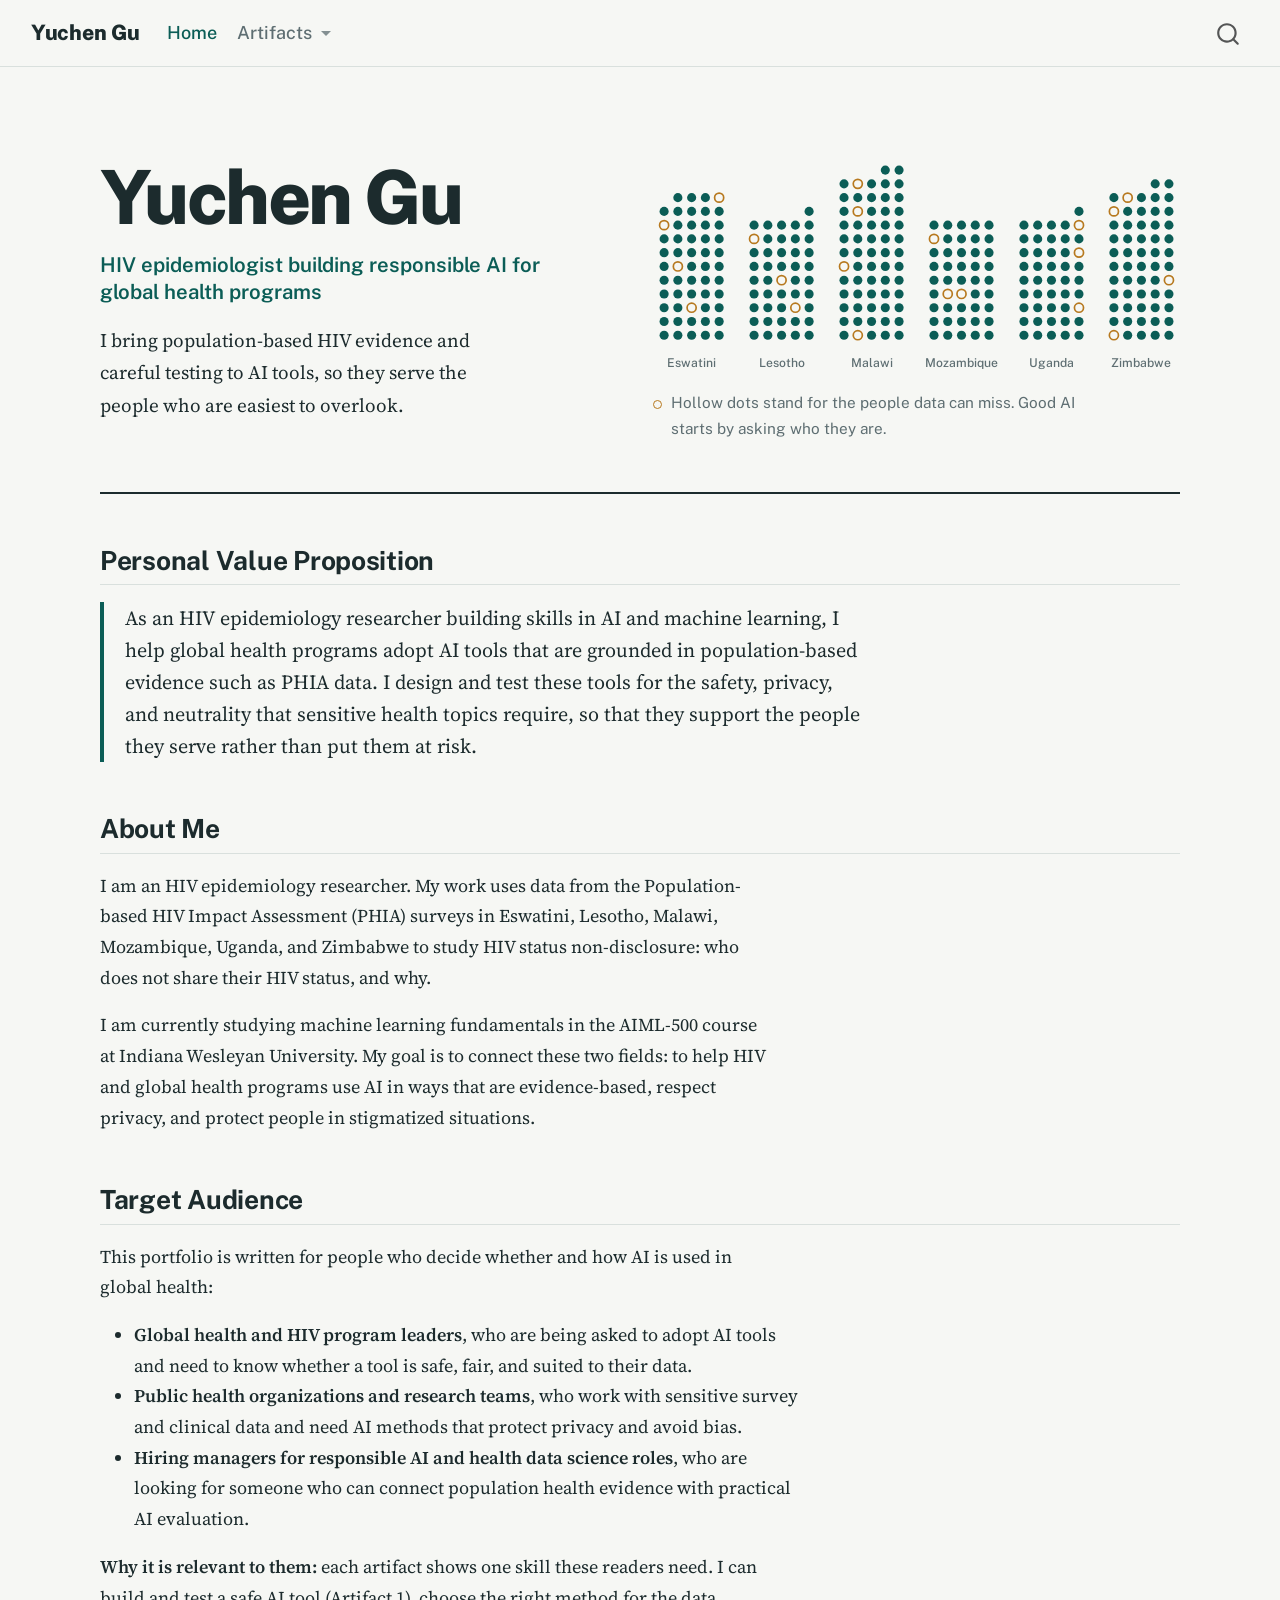
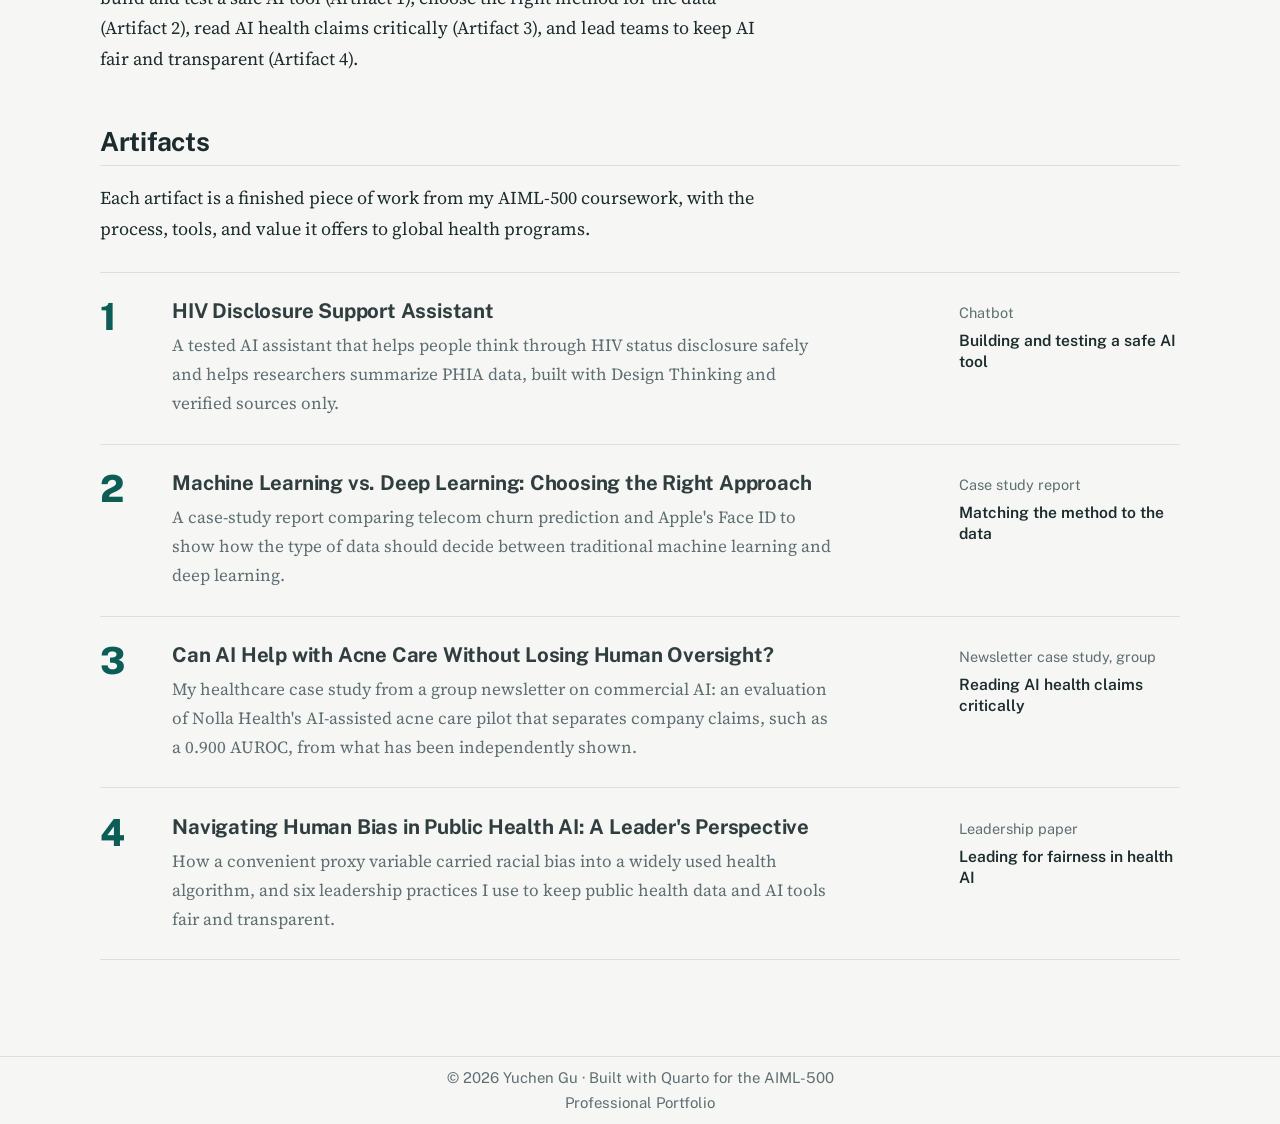
==== commit 19c41cf6: "Add Target Audience section to home page Co-Authored-By: Claude Opus 5.5 <noreply@anthropic.com> Cla" ====
--- a/docs/index.html
+++ b/docs/index.html
@@ -499,6 +499,16 @@
 <p>I am an HIV epidemiology researcher. My work uses data from the Population-based HIV Impact Assessment (PHIA) surveys in Eswatini, Lesotho, Malawi, Mozambique, Uganda, and Zimbabwe to study HIV status non-disclosure: who does not share their HIV status, and why.</p>
 <p>I am currently studying machine learning fundamentals in the AIML-500 course at Indiana Wesleyan University. My goal is to connect these two fields: to help HIV and global health programs use AI in ways that are evidence-based, respect privacy, and protect people in stigmatized situations.</p>
 </section>
+<section id="target-audience" class="level2">
+<h2 class="anchored" data-anchor-id="target-audience">Target Audience</h2>
+<p>This portfolio is written for people who decide whether and how AI is used in global health:</p>
+<ul>
+<li><strong>Global health and HIV program leaders</strong>, who are being asked to adopt AI tools and need to know whether a tool is safe, fair, and suited to their data.</li>
+<li><strong>Public health organizations and research teams</strong>, who work with sensitive survey and clinical data and need AI methods that protect privacy and avoid bias.</li>
+<li><strong>Hiring managers for responsible AI and health data science roles</strong>, who are looking for someone who can connect population health evidence with practical AI evaluation.</li>
+</ul>
+<p><strong>Why it is relevant to them:</strong> each artifact shows one skill these readers need. I can build and test a safe AI tool (Artifact 1), choose the right method for the data (Artifact 2), read AI health claims critically (Artifact 3), and lead teams to keep AI fair and transparent (Artifact 4).</p>
+</section>
 <section id="artifacts" class="level2">
 <h2 class="anchored" data-anchor-id="artifacts">Artifacts</h2>
 <p>Each artifact is a finished piece of work from my AIML-500 coursework, with the process, tools, and value it offers to global health programs.</p>
